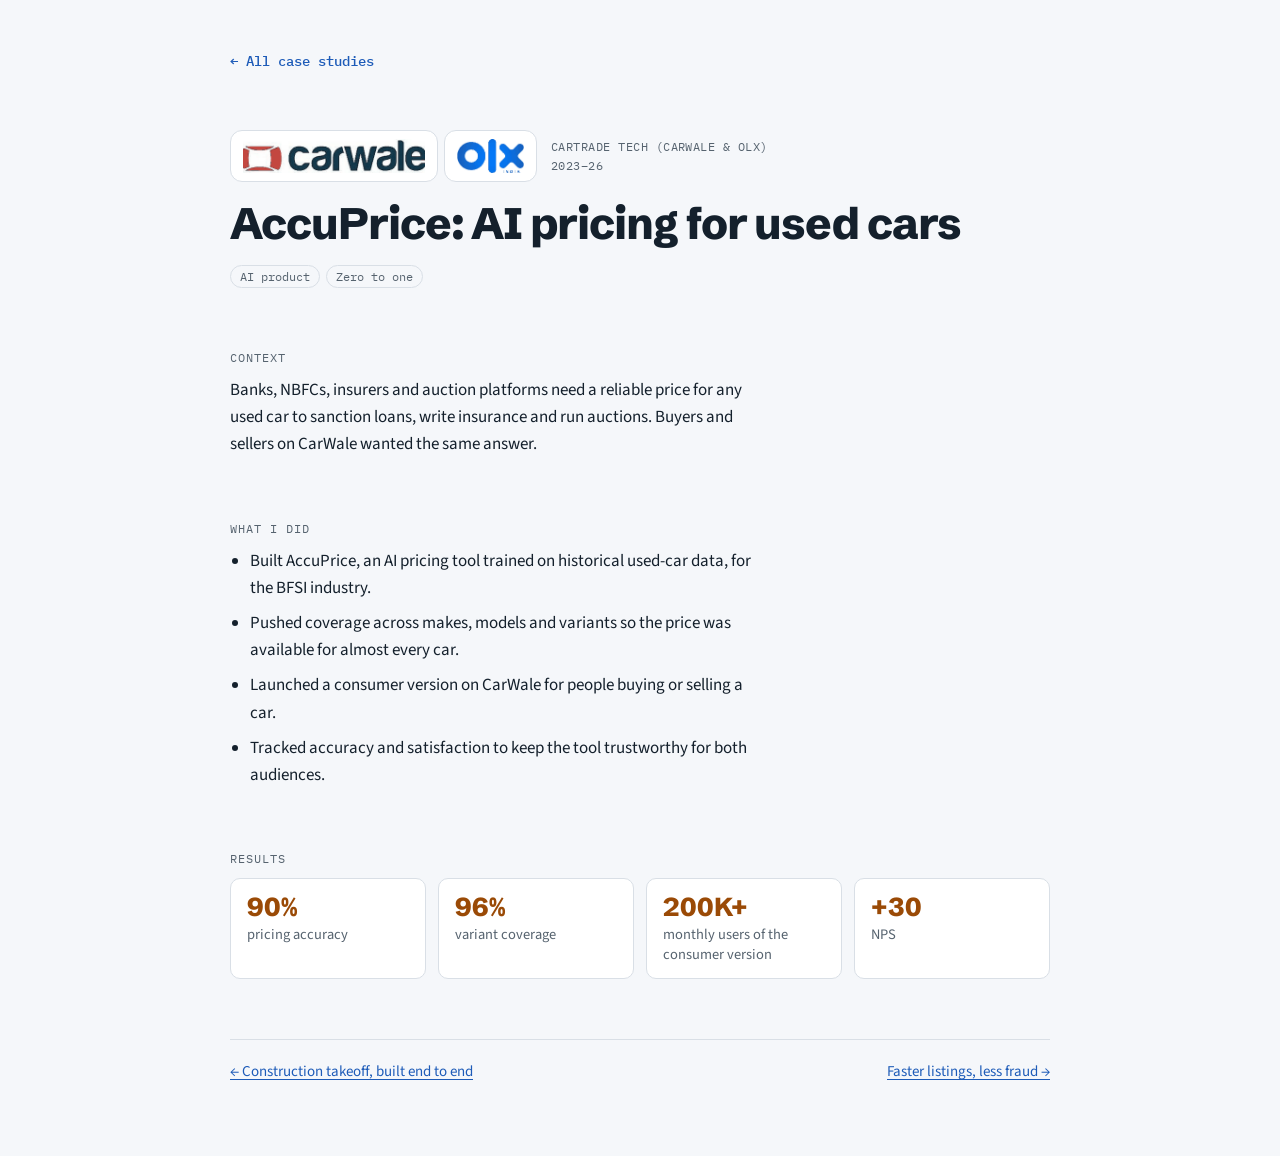
==== accuprice.html @ 699bd795 "Add files via upload" ====
<!doctype html>
<html lang="en">
<head>
<meta charset="utf-8">
<meta name="viewport" content="width=device-width, initial-scale=1">
<title>AccuPrice: AI pricing for used cars · Manish Kukreja</title>
<meta name="description" content="An AI pricing engine for lenders, insurers and auctions, plus a consumer version used by 200K+ people a month.">
<meta property="og:title" content="AccuPrice: AI pricing for used cars · Manish Kukreja">
<meta property="og:description" content="An AI pricing engine for lenders, insurers and auctions, plus a consumer version used by 200K+ people a month.">
<meta property="og:type" content="website">
<link rel="preconnect" href="https://fonts.googleapis.com">
<link rel="preconnect" href="https://fonts.gstatic.com" crossorigin>
<link rel="stylesheet" href="https://fonts.googleapis.com/css2?family=Schibsted+Grotesk:wght@500;700;800&family=Source+Sans+3:wght@400;600&family=IBM+Plex+Mono:wght@400;500&display=swap">
<link rel="stylesheet" href="style.css">
</head>
<body>
<div class="wrap">
<a class="back" href="index.html">← All case studies</a>
<div class="d-head">
  <div class="d-co"><span class="logos"><span class="logo lg"><img src="carwale.png" alt="CarWale logo"></span><span class="logo lg"><img src="olx.png" alt="OLX logo"></span></span><div class="card-co"><span class="co">CarTrade Tech (CarWale &amp; OLX)</span><span class="co">2023–26</span></div></div>
  <h1>AccuPrice: AI pricing for used cars</h1>
  <div class="tags"><span class="tag">AI product</span><span class="tag">Zero to one</span></div>
</div>
<div class="block"><span class="label">Context</span><p>Banks, NBFCs, insurers and auction platforms need a reliable price for any used car to sanction loans, write insurance and run auctions. Buyers and sellers on CarWale wanted the same answer.</p></div>
<div class="block"><span class="label">What I did</span><ul><li>Built AccuPrice, an AI pricing tool trained on historical used-car data, for the BFSI industry.</li><li>Pushed coverage across makes, models and variants so the price was available for almost every car.</li><li>Launched a consumer version on CarWale for people buying or selling a car.</li><li>Tracked accuracy and satisfaction to keep the tool trustworthy for both audiences.</li></ul></div>
<div class="block"><span class="label">Results</span><div class="results"><div class="res"><b>90%</b><span>pricing accuracy</span></div><div class="res"><b>96%</b><span>variant coverage</span></div><div class="res"><b>200K+</b><span>monthly users of the consumer version</span></div><div class="res"><b>+30</b><span>NPS</span></div></div></div>
<nav class="nav2" aria-label="More case studies"><a href="construction-takeoff.html">← Construction takeoff, built end to end</a><a href="trust-safety.html">Faster listings, less fraud →</a></nav>
</div>
</body>
</html>
---- style.css ----
:root{
  --bg:#F5F7FA; --surface:#FFFFFF; --fg:#14202C; --muted:#56636F; --line:#D9DFE6;
  --accent:#1D5BB8; --accent-soft:#E6EEFA; --metric:#9A4A06; --metric-soft:#FBF0E4;
  --b-sr:#1F6F5C; --b-cw:#B4351E; --b-vh:#5B3FA8; --b-ie:#0F5E8A; --b-vd:#6B5B3E; --badge-fg:#FFFFFF;
  --display:"Schibsted Grotesk","Helvetica Neue",Arial,sans-serif;
  --body:"Source Sans 3","Segoe UI",Roboto,Arial,sans-serif;
  --mono:"IBM Plex Mono",ui-monospace,"SFMono-Regular",Menlo,monospace;
}
@media (prefers-color-scheme: dark){:root{
  --bg:#0F151C; --surface:#16202A; --fg:#E7ECF1; --muted:#9AA7B4; --line:#2A3642;
  --accent:#7DAAF0; --accent-soft:#1B2A3E; --metric:#F2B26B; --metric-soft:#2E2218;
  --b-sr:#2E8F77; --b-cw:#C94B33; --b-vh:#7A5FCC; --b-ie:#2A7FB0; --b-vd:#8A7853; color-scheme:dark}}
*,*::before,*::after{box-sizing:border-box}
body{margin:0;background:var(--bg);color:var(--fg);font-family:var(--body);font-size:17px;line-height:1.6;
  padding-left:max(16px,env(safe-area-inset-left,0px));padding-right:max(16px,env(safe-area-inset-right,0px))}
img{max-width:100%}
.wrap{max-width:820px;margin:0 auto;padding-block:52px 72px;display:flex;flex-direction:column;gap:60px}
a{color:var(--accent);text-underline-offset:3px}
a:focus-visible,button:focus-visible{outline:2px solid var(--accent);outline-offset:3px;border-radius:6px}
h1,h2,h3{font-family:var(--display);text-wrap:balance;margin:0;line-height:1.15}
.label{font-family:var(--mono);font-size:12px;letter-spacing:.08em;text-transform:uppercase;color:var(--muted)}
.badge{display:inline-flex;align-items:center;justify-content:center;flex:none;width:34px;height:34px;border-radius:8px;
  font:700 13px var(--display);color:var(--badge-fg);letter-spacing:.02em;overflow:hidden}
.badge.lg{width:52px;height:52px;font-size:18px;border-radius:12px}
.b-sr{background:var(--b-sr)}.b-cw{background:var(--b-cw)}.b-vh{background:var(--b-vh)}.b-ie{background:var(--b-ie)}.b-vd{background:var(--b-vd)}
.b-img{background:#FFFFFF;border:1px solid var(--line)}.b-img img{width:100%;height:100%;object-fit:contain;padding:2px}
header{display:flex;flex-direction:column;gap:20px}
h1{font-size:clamp(36px,6vw,54px);font-weight:800;letter-spacing:-.02em}
.role{font-family:var(--display);font-weight:500;font-size:clamp(19px,2.6vw,23px);color:var(--muted);max-width:40ch;margin:0}
.role strong{color:var(--fg);font-weight:700}
.intro{max-width:62ch;margin:0}
.links{display:flex;flex-wrap:wrap;gap:10px 22px;align-items:center;font-size:15px}
.email{font-family:var(--mono);font-size:14px;user-select:all}
.copy{font:500 13px var(--mono);background:var(--accent-soft);color:var(--accent);border:0;border-radius:6px;padding:5px 10px;cursor:pointer}
.stats{display:grid;grid-template-columns:repeat(4,minmax(0,1fr));gap:1px;background:var(--line);border:1px solid var(--line);border-radius:10px;overflow:hidden}
.stat{background:var(--surface);padding:16px 16px 14px;display:flex;flex-direction:column;gap:4px;min-width:0}
.stat b{font-family:var(--display);font-size:26px;font-weight:800;color:var(--metric);font-variant-numeric:tabular-nums;line-height:1.1}
.stat span{font-size:14px;color:var(--muted);line-height:1.35}
@media (max-width:640px){.stats{grid-template-columns:repeat(2,minmax(0,1fr))}}
section{display:flex;flex-direction:column;gap:22px}
.sec-head{display:flex;flex-direction:column;gap:6px;border-bottom:1px solid var(--line);padding-bottom:12px}
h2{font-size:26px;font-weight:700}
.grid{display:grid;grid-template-columns:repeat(2,minmax(0,1fr));gap:16px}
@media (max-width:680px){.grid{grid-template-columns:1fr}}
a.card{display:flex;flex-direction:column;gap:12px;background:var(--surface);border:1px solid var(--line);border-radius:12px;padding:20px;
  color:var(--fg);text-decoration:none;min-width:0}
a.card:hover{border-color:var(--accent)}
.card-top{display:flex;gap:12px;align-items:center;min-width:0}
.card-co{display:flex;flex-direction:column;min-width:0}
.co{font-family:var(--mono);font-size:12px;color:var(--muted);letter-spacing:.04em;text-transform:uppercase}
.card h3{font-size:19px;font-weight:700}
.card p{margin:0;color:var(--muted);font-size:15.5px;line-height:1.5}
.card-foot{display:flex;flex-wrap:wrap;gap:6px 8px;align-items:center;margin-top:auto}
.pill{background:var(--metric-soft);color:var(--metric);font:800 13.5px var(--display);border-radius:6px;padding:3px 8px;font-variant-numeric:tabular-nums}
.more{margin-left:auto;font:500 13px var(--mono);color:var(--accent)}
ol.path{list-style:none;margin:0;padding:0;display:flex;flex-direction:column}
ol.path li{display:grid;grid-template-columns:110px 160px minmax(0,1fr);gap:16px;align-items:start;padding:14px 0;border-bottom:1px solid var(--line)}
ol.path li:last-child{border-bottom:0}
.when{font-family:var(--mono);font-size:13px;color:var(--muted);padding-top:6px;font-variant-numeric:tabular-nums}
.what b{font-family:var(--display);font-weight:700}
.what p{margin:2px 0 0;color:var(--muted);font-size:16px}
@media (max-width:560px){ol.path li{grid-template-columns:minmax(0,1fr);gap:8px}.when{grid-column:1/-1;padding-top:0}}
footer{border-top:1px solid var(--line);padding-top:22px;display:flex;flex-direction:column;gap:10px}
footer p{margin:0;color:var(--muted);font-size:15px;max-width:62ch}
/* detail page */
.back{font:500 14px var(--mono);text-decoration:none}
.d-head{display:flex;flex-direction:column;gap:16px}
.d-co{display:flex;gap:14px;align-items:center}
.d-head h1{font-size:clamp(30px,5vw,44px)}
.tags{display:flex;flex-wrap:wrap;gap:6px}
.tag{font-family:var(--mono);font-size:12px;color:var(--muted);border:1px solid var(--line);border-radius:999px;padding:1px 9px}
.block{display:flex;flex-direction:column;gap:10px}
.block h2{font-size:20px}
.block p{margin:0;max-width:64ch}
.block ul{margin:0;padding-left:20px;display:flex;flex-direction:column;gap:8px;max-width:66ch}
.results{display:grid;grid-template-columns:repeat(auto-fit,minmax(170px,1fr));gap:12px}
.res{background:var(--surface);border:1px solid var(--line);border-radius:10px;padding:14px 16px;display:flex;flex-direction:column;gap:2px;min-width:0}
.res b{font:800 26px var(--display);color:var(--metric);font-variant-numeric:tabular-nums;line-height:1.15}
.res span{font-size:14.5px;color:var(--muted);line-height:1.35}
.ext{display:inline-flex;gap:8px;align-items:center;font-weight:600}
.nav2{display:flex;justify-content:space-between;gap:16px;flex-wrap:wrap;border-top:1px solid var(--line);padding-top:20px;font-size:15px}
@media (prefers-reduced-motion:no-preference){a.card{transition:border-color .15s}}

.logo{display:inline-flex;align-items:center;justify-content:center;flex:none;height:36px;max-width:100%;padding:5px 8px;background:#FFFFFF;border:1px solid var(--line);border-radius:8px}
.logo img{height:100%;width:auto;max-width:150px;object-fit:contain;display:block}
.logo.lg{height:52px;padding:8px 12px;border-radius:12px}
.logo.lg img{max-width:200px}
.logos{display:flex;flex-wrap:wrap;gap:6px;align-items:center;min-width:0}
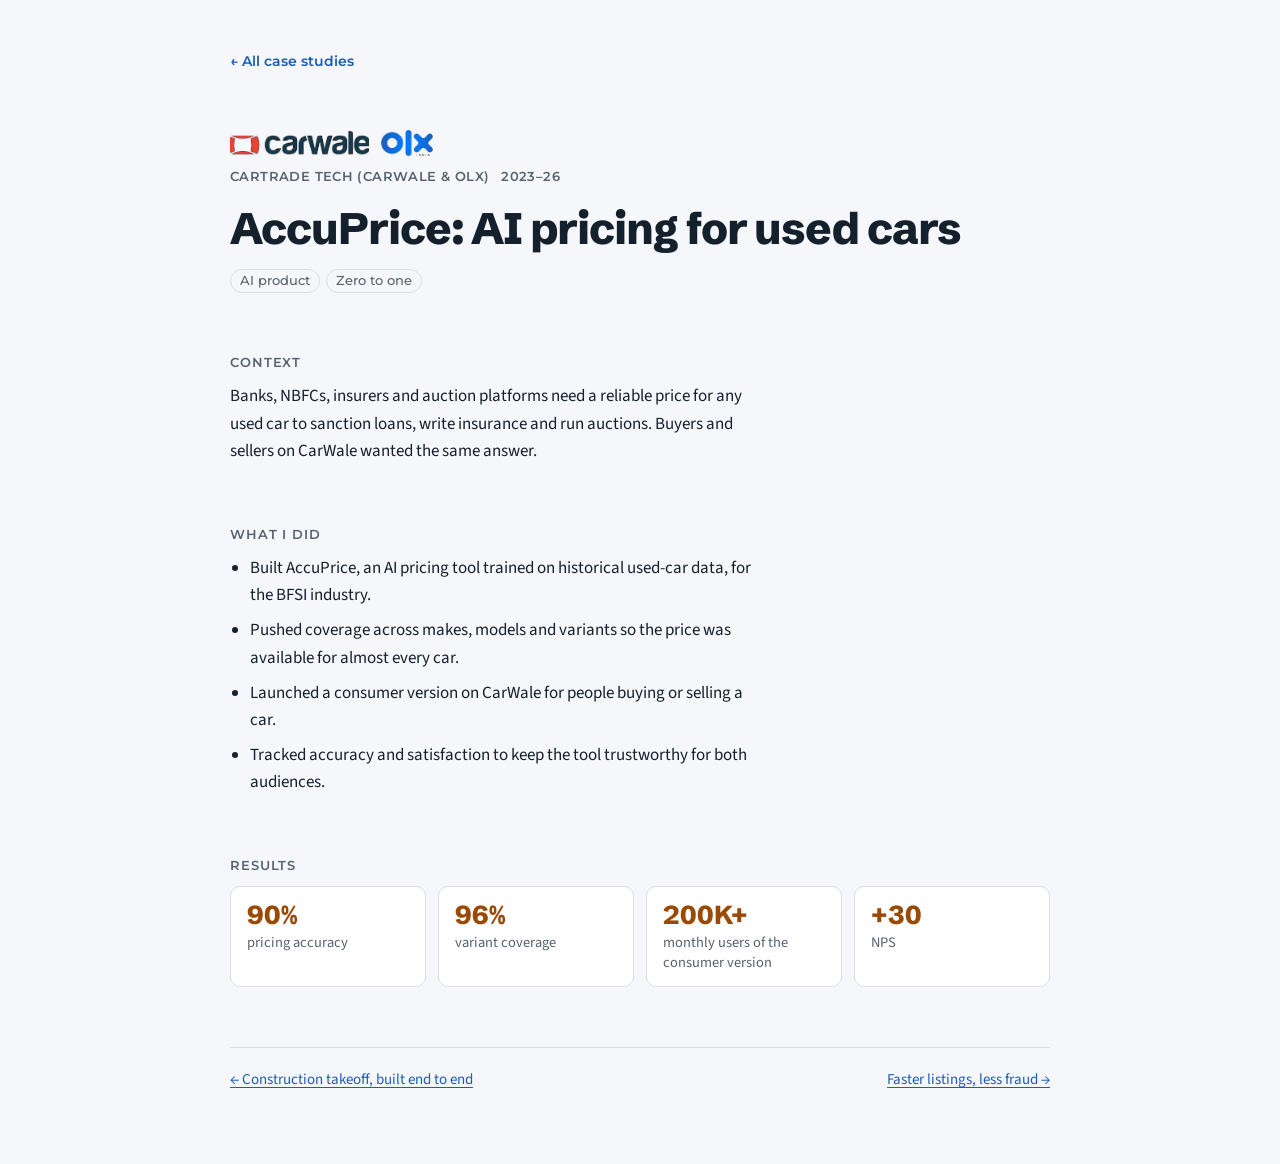
==== commit f03cf9b7: "Add files via upload" ====
--- a/accuprice.html
+++ b/accuprice.html
@@ -10,7 +10,7 @@
 <meta property="og:type" content="website">
 <link rel="preconnect" href="https://fonts.googleapis.com">
 <link rel="preconnect" href="https://fonts.gstatic.com" crossorigin>
-<link rel="stylesheet" href="https://fonts.googleapis.com/css2?family=Schibsted+Grotesk:wght@500;700;800&family=Source+Sans+3:wght@400;600&family=IBM+Plex+Mono:wght@400;500&display=swap">
+<link rel="stylesheet" href="https://fonts.googleapis.com/css2?family=Schibsted+Grotesk:wght@500;700;800&family=Source+Sans+3:wght@400;600&family=Montserrat:wght@500;600;700&display=swap">
 <link rel="stylesheet" href="style.css">
 </head>
 <body>
--- a/style.css
+++ b/style.css
@@ -4,7 +4,7 @@
   --b-sr:#1F6F5C; --b-cw:#B4351E; --b-vh:#5B3FA8; --b-ie:#0F5E8A; --b-vd:#6B5B3E; --badge-fg:#FFFFFF;
   --display:"Schibsted Grotesk","Helvetica Neue",Arial,sans-serif;
   --body:"Source Sans 3","Segoe UI",Roboto,Arial,sans-serif;
-  --mono:"IBM Plex Mono",ui-monospace,"SFMono-Regular",Menlo,monospace;
+  --mono:"Montserrat","Segoe UI",Roboto,Arial,sans-serif;
 }
 @media (prefers-color-scheme: dark){:root{
   --bg:#0F151C; --surface:#16202A; --fg:#E7ECF1; --muted:#9AA7B4; --line:#2A3642;
@@ -54,7 +54,7 @@
 .pill{background:var(--metric-soft);color:var(--metric);font:800 13.5px var(--display);border-radius:6px;padding:3px 8px;font-variant-numeric:tabular-nums}
 .more{margin-left:auto;font:500 13px var(--mono);color:var(--accent)}
 ol.path{list-style:none;margin:0;padding:0;display:flex;flex-direction:column}
-ol.path li{display:grid;grid-template-columns:110px 160px minmax(0,1fr);gap:16px;align-items:start;padding:14px 0;border-bottom:1px solid var(--line)}
+ol.path li{display:grid;grid-template-columns:110px 128px minmax(0,1fr);gap:16px;align-items:start;padding:14px 0;border-bottom:1px solid var(--line)}
 ol.path li:last-child{border-bottom:0}
 .when{font-family:var(--mono);font-size:13px;color:var(--muted);padding-top:6px;font-variant-numeric:tabular-nums}
 .what b{font-family:var(--display);font-weight:700}
@@ -81,8 +81,25 @@
 .nav2{display:flex;justify-content:space-between;gap:16px;flex-wrap:wrap;border-top:1px solid var(--line);padding-top:20px;font-size:15px}
 @media (prefers-reduced-motion:no-preference){a.card{transition:border-color .15s}}
 
-.logo{display:inline-flex;align-items:center;justify-content:center;flex:none;height:36px;max-width:100%;padding:5px 8px;background:#FFFFFF;border:1px solid var(--line);border-radius:8px}
-.logo img{height:100%;width:auto;max-width:150px;object-fit:contain;display:block}
-.logo.lg{height:52px;padding:8px 12px;border-radius:12px}
-.logo.lg img{max-width:200px}
-.logos{display:flex;flex-wrap:wrap;gap:6px;align-items:center;min-width:0}
+/* company logos: transparent PNGs, sized to sit with text */
+.logo{display:inline-flex;align-items:center;flex:none;height:18px;line-height:0}
+.logo img{height:100%;width:auto;max-width:110px;display:block}
+.logo.lg{height:26px}
+.logo.lg img{max-width:170px}
+.logos{display:flex;flex-wrap:wrap;gap:6px 12px;align-items:center;min-width:0}
+ol.path .logo{height:22px;margin-top:2px}
+ol.path .logos{flex-direction:column;align-items:flex-start;gap:8px}
+.card-top{flex-direction:column;align-items:flex-start;gap:8px}
+.d-co{flex-direction:column;align-items:flex-start;gap:10px}
+.d-co .card-co{flex-direction:row;gap:12px;flex-wrap:wrap}
+@media (prefers-color-scheme: dark){.logo{background:#FFFFFF;border-radius:6px;padding:4px 7px;height:26px}.logo.lg{height:34px;padding:5px 9px}ol.path .logo{height:28px}}
+@media (max-width:560px){ol.path .logos{flex-direction:row}}
+
+/* friendlier labels: Montserrat, slightly larger */
+.label{font-size:12.5px;font-weight:600;letter-spacing:.07em}
+header > .label{font-size:15px;color:var(--fg);letter-spacing:.06em}
+.co{font-size:13px;font-weight:600;letter-spacing:.03em}
+.email{font-size:14.5px;font-weight:500}
+.more,.back,.copy{font-weight:600}
+.tag{font-size:12.5px;font-weight:500}
+.when{font-size:13.5px;font-weight:600}
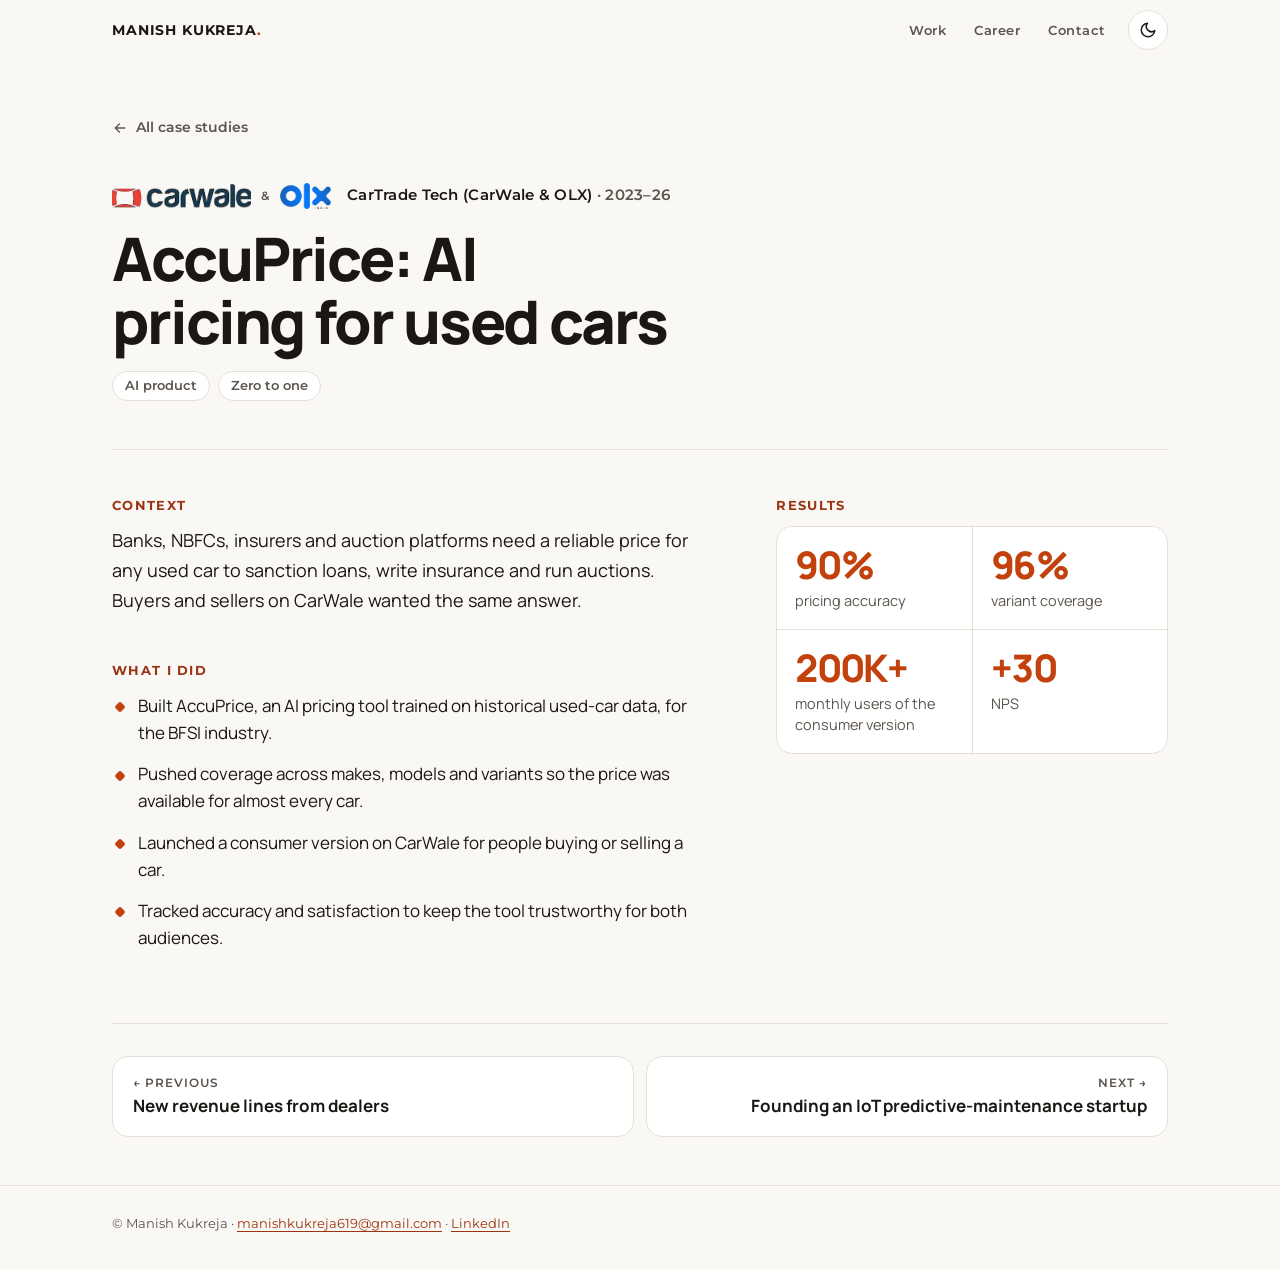
==== commit da574616: "Add files via upload" ====
--- a/accuprice.html
+++ b/accuprice.html
@@ -10,21 +10,48 @@
 <meta property="og:type" content="website">
 <link rel="preconnect" href="https://fonts.googleapis.com">
 <link rel="preconnect" href="https://fonts.gstatic.com" crossorigin>
-<link rel="stylesheet" href="https://fonts.googleapis.com/css2?family=Schibsted+Grotesk:wght@500;700;800&family=Source+Sans+3:wght@400;600&family=Montserrat:wght@500;600;700&display=swap">
+<link rel="stylesheet" href="https://fonts.googleapis.com/css2?family=Manrope:wght@400;500;600;700;800&family=Montserrat:wght@500;600;700&display=swap">
 <link rel="stylesheet" href="style.css">
 </head>
 <body>
-<div class="wrap">
-<a class="back" href="index.html">← All case studies</a>
-<div class="d-head">
-  <div class="d-co"><span class="logos"><span class="logo lg"><img src="carwale.png" alt="CarWale logo"></span><span class="logo lg"><img src="olx.png" alt="OLX logo"></span></span><div class="card-co"><span class="co">CarTrade Tech (CarWale &amp; OLX)</span><span class="co">2023–26</span></div></div>
-  <h1>AccuPrice: AI pricing for used cars</h1>
-  <div class="tags"><span class="tag">AI product</span><span class="tag">Zero to one</span></div>
-</div>
-<div class="block"><span class="label">Context</span><p>Banks, NBFCs, insurers and auction platforms need a reliable price for any used car to sanction loans, write insurance and run auctions. Buyers and sellers on CarWale wanted the same answer.</p></div>
-<div class="block"><span class="label">What I did</span><ul><li>Built AccuPrice, an AI pricing tool trained on historical used-car data, for the BFSI industry.</li><li>Pushed coverage across makes, models and variants so the price was available for almost every car.</li><li>Launched a consumer version on CarWale for people buying or selling a car.</li><li>Tracked accuracy and satisfaction to keep the tool trustworthy for both audiences.</li></ul></div>
-<div class="block"><span class="label">Results</span><div class="results"><div class="res"><b>90%</b><span>pricing accuracy</span></div><div class="res"><b>96%</b><span>variant coverage</span></div><div class="res"><b>200K+</b><span>monthly users of the consumer version</span></div><div class="res"><b>+30</b><span>NPS</span></div></div></div>
-<nav class="nav2" aria-label="More case studies"><a href="construction-takeoff.html">← Construction takeoff, built end to end</a><a href="trust-safety.html">Faster listings, less fraud →</a></nav>
-</div>
+<a class="skip" href="#main">Skip to content</a>
+<header class="topbar">
+  <div class="wrap">
+    <a class="brand" href="index.html">Manish Kukreja<span>.</span></a>
+    <nav class="nav" aria-label="Site">
+      <a href="index.html#work">Work</a>
+      <a class="hide-sm" href="index.html#career">Career</a>
+      <a class="hide-sm" href="index.html#contact">Contact</a>
+      <button class="theme-btn" id="themeBtn" type="button" aria-label="Toggle dark mode"><svg class="i-moon" viewBox="0 0 24 24" fill="none" stroke="currentColor" stroke-width="2" stroke-linecap="round" stroke-linejoin="round" aria-hidden="true"><path d="M21 12.8A9 9 0 1 1 11.2 3a7 7 0 0 0 9.8 9.8z"></path></svg><svg class="i-sun" viewBox="0 0 24 24" fill="none" stroke="currentColor" stroke-width="2" stroke-linecap="round" stroke-linejoin="round" aria-hidden="true"><circle cx="12" cy="12" r="4"></circle><path d="M12 2v2M12 20v2M4.9 4.9l1.4 1.4M17.7 17.7l1.4 1.4M2 12h2M20 12h2M4.9 19.1l1.4-1.4M17.7 6.3l1.4-1.4"></path></svg></button>
+    </nav>
+  </div>
+</header>
+<main id="main" class="wrap d-wrap">
+  <a class="back" href="index.html#work"><svg viewBox="0 0 24 24" fill="none" stroke="currentColor" stroke-width="2" stroke-linecap="round" stroke-linejoin="round" aria-hidden="true"><path d="M19 12H5M11 18l-6-6 6-6"></path></svg>All case studies</a>
+  <div class="d-head">
+    <div class="d-co"><span class="logos logo-pair"><span class="logo"><img src="carwale.png" alt="CarWale logo"></span><span class="joiner" aria-hidden="true">&amp;</span><span class="logo"><img src="olx.png" alt="OLX logo"></span></span><span class="co">CarTrade Tech (CarWale &amp; OLX) <i>· 2023–26</i></span></div>
+    <h1>AccuPrice: AI pricing for used cars</h1>
+    <div class="tags"><span class="tag">AI product</span><span class="tag">Zero to one</span></div>
+  </div>
+  <div class="d-body">
+    <section class="block b-ctx" aria-labelledby="h-ctx"><h2 id="h-ctx">Context</h2><p>Banks, NBFCs, insurers and auction platforms need a reliable price for any used car to sanction loans, write insurance and run auctions. Buyers and sellers on CarWale wanted the same answer.</p></section>
+    <section class="block b-did" aria-labelledby="h-did"><h2 id="h-did">What I did</h2><ul><li>Built AccuPrice, an AI pricing tool trained on historical used-car data, for the BFSI industry.</li><li>Pushed coverage across makes, models and variants so the price was available for almost every car.</li><li>Launched a consumer version on CarWale for people buying or selling a car.</li><li>Tracked accuracy and satisfaction to keep the tool trustworthy for both audiences.</li></ul></section>
+    <section class="block b-res" aria-labelledby="h-res"><h2 id="h-res">Results</h2><div class="results"><div class="res"><b>90%</b><span>pricing accuracy</span></div><div class="res"><b>96%</b><span>variant coverage</span></div><div class="res"><b>200K+</b><span>monthly users of the consumer version</span></div><div class="res"><b>+30</b><span>NPS</span></div></div></section>
+  </div>
+  <nav class="nav2" aria-label="More case studies">
+    <a class="prev" href="dealer-monetisation.html"><small>← Previous</small>New revenue lines from dealers</a>
+    <a class="next" href="iot-startup.html"><small>Next →</small>Founding an IoT predictive-maintenance startup</a>
+  </nav>
+</main>
+<footer class="footer footer-sm" id="contact"><div class="wrap"><p class="fine" style="margin-top:0">© Manish Kukreja · <a href="mailto:manishkukreja619@gmail.com">manishkukreja619@gmail.com</a> · <a href="https://www.linkedin.com/in/manish-kukreja/" target="_blank" rel="noopener">LinkedIn</a></p></div></footer>
+<script>
+(function(){var r=document.documentElement,b=document.getElementById('themeBtn');
+try{var t=localStorage.getItem('theme');if(t)r.setAttribute('data-theme',t)}catch(e){}
+if(b)b.addEventListener('click',function(){var d=r.getAttribute('data-theme')||(matchMedia('(prefers-color-scheme: dark)').matches?'dark':'light');var n=d==='dark'?'light':'dark';r.setAttribute('data-theme',n);try{localStorage.setItem('theme',n)}catch(e){}});
+var c=document.getElementById('copyBtn');if(c)c.addEventListener('click',function(){var e=document.getElementById('email').textContent;(navigator.clipboard?navigator.clipboard.writeText(e):Promise.reject()).then(function(){c.textContent='Copied';setTimeout(function(){c.textContent='Copy email'},1600)},function(){location.href='mailto:'+e})});
+var tb=document.querySelector('.topbar');addEventListener('scroll',function(){tb&&tb.classList.toggle('scrolled',scrollY>8)},{passive:true});
+document.querySelectorAll('.logo img').forEach(function(i){i.addEventListener('error',function(){i.parentNode.style.display='none'})});
+})();
+</script>
 </body>
 </html>
--- a/style.css
+++ b/style.css
@@ -1,105 +1,240 @@
+/* ==========================================================
+   Manish Kukreja — portfolio
+   Plain CSS, no build step. Light + dark (system or toggle).
+   ========================================================== */
+
 :root{
-  --bg:#F5F7FA; --surface:#FFFFFF; --fg:#14202C; --muted:#56636F; --line:#D9DFE6;
-  --accent:#1D5BB8; --accent-soft:#E6EEFA; --metric:#9A4A06; --metric-soft:#FBF0E4;
-  --b-sr:#1F6F5C; --b-cw:#B4351E; --b-vh:#5B3FA8; --b-ie:#0F5E8A; --b-vd:#6B5B3E; --badge-fg:#FFFFFF;
-  --display:"Schibsted Grotesk","Helvetica Neue",Arial,sans-serif;
-  --body:"Source Sans 3","Segoe UI",Roboto,Arial,sans-serif;
-  --mono:"Montserrat","Segoe UI",Roboto,Arial,sans-serif;
-}
-@media (prefers-color-scheme: dark){:root{
-  --bg:#0F151C; --surface:#16202A; --fg:#E7ECF1; --muted:#9AA7B4; --line:#2A3642;
-  --accent:#7DAAF0; --accent-soft:#1B2A3E; --metric:#F2B26B; --metric-soft:#2E2218;
-  --b-sr:#2E8F77; --b-cw:#C94B33; --b-vh:#7A5FCC; --b-ie:#2A7FB0; --b-vd:#8A7853; color-scheme:dark}}
+  --bg:#FAF8F5;
+  --surface:#FFFFFF;
+  --surface-2:#F3EFEA;
+  --ink:#1A1714;
+  --muted:#5C554E;
+  --line:#E6DFD6;
+  --accent:#C2410C;
+  --accent-ink:#9A3412;
+  --accent-soft:#FCEBDF;
+  --shadow:0 1px 2px rgba(26,23,20,.04),0 8px 24px -12px rgba(26,23,20,.12);
+  --shadow-hover:0 2px 4px rgba(26,23,20,.05),0 18px 40px -18px rgba(26,23,20,.25);
+
+  --sans:"Manrope",system-ui,-apple-system,"Segoe UI",Roboto,Arial,sans-serif;
+  --label:"Montserrat",system-ui,-apple-system,"Segoe UI",Roboto,Arial,sans-serif;
+
+  --radius:16px;
+  --max:1120px;
+  --gutter:clamp(16px,4vw,32px);
+  color-scheme:light;
+}
+
+
+/* ---------- base ---------- */
 *,*::before,*::after{box-sizing:border-box}
-body{margin:0;background:var(--bg);color:var(--fg);font-family:var(--body);font-size:17px;line-height:1.6;
-  padding-left:max(16px,env(safe-area-inset-left,0px));padding-right:max(16px,env(safe-area-inset-right,0px))}
-img{max-width:100%}
-.wrap{max-width:820px;margin:0 auto;padding-block:52px 72px;display:flex;flex-direction:column;gap:60px}
-a{color:var(--accent);text-underline-offset:3px}
-a:focus-visible,button:focus-visible{outline:2px solid var(--accent);outline-offset:3px;border-radius:6px}
-h1,h2,h3{font-family:var(--display);text-wrap:balance;margin:0;line-height:1.15}
-.label{font-family:var(--mono);font-size:12px;letter-spacing:.08em;text-transform:uppercase;color:var(--muted)}
-.badge{display:inline-flex;align-items:center;justify-content:center;flex:none;width:34px;height:34px;border-radius:8px;
-  font:700 13px var(--display);color:var(--badge-fg);letter-spacing:.02em;overflow:hidden}
-.badge.lg{width:52px;height:52px;font-size:18px;border-radius:12px}
-.b-sr{background:var(--b-sr)}.b-cw{background:var(--b-cw)}.b-vh{background:var(--b-vh)}.b-ie{background:var(--b-ie)}.b-vd{background:var(--b-vd)}
-.b-img{background:#FFFFFF;border:1px solid var(--line)}.b-img img{width:100%;height:100%;object-fit:contain;padding:2px}
-header{display:flex;flex-direction:column;gap:20px}
-h1{font-size:clamp(36px,6vw,54px);font-weight:800;letter-spacing:-.02em}
-.role{font-family:var(--display);font-weight:500;font-size:clamp(19px,2.6vw,23px);color:var(--muted);max-width:40ch;margin:0}
-.role strong{color:var(--fg);font-weight:700}
-.intro{max-width:62ch;margin:0}
-.links{display:flex;flex-wrap:wrap;gap:10px 22px;align-items:center;font-size:15px}
-.email{font-family:var(--mono);font-size:14px;user-select:all}
-.copy{font:500 13px var(--mono);background:var(--accent-soft);color:var(--accent);border:0;border-radius:6px;padding:5px 10px;cursor:pointer}
-.stats{display:grid;grid-template-columns:repeat(4,minmax(0,1fr));gap:1px;background:var(--line);border:1px solid var(--line);border-radius:10px;overflow:hidden}
-.stat{background:var(--surface);padding:16px 16px 14px;display:flex;flex-direction:column;gap:4px;min-width:0}
-.stat b{font-family:var(--display);font-size:26px;font-weight:800;color:var(--metric);font-variant-numeric:tabular-nums;line-height:1.1}
-.stat span{font-size:14px;color:var(--muted);line-height:1.35}
-@media (max-width:640px){.stats{grid-template-columns:repeat(2,minmax(0,1fr))}}
-section{display:flex;flex-direction:column;gap:22px}
-.sec-head{display:flex;flex-direction:column;gap:6px;border-bottom:1px solid var(--line);padding-bottom:12px}
-h2{font-size:26px;font-weight:700}
-.grid{display:grid;grid-template-columns:repeat(2,minmax(0,1fr));gap:16px}
-@media (max-width:680px){.grid{grid-template-columns:1fr}}
-a.card{display:flex;flex-direction:column;gap:12px;background:var(--surface);border:1px solid var(--line);border-radius:12px;padding:20px;
-  color:var(--fg);text-decoration:none;min-width:0}
-a.card:hover{border-color:var(--accent)}
-.card-top{display:flex;gap:12px;align-items:center;min-width:0}
-.card-co{display:flex;flex-direction:column;min-width:0}
-.co{font-family:var(--mono);font-size:12px;color:var(--muted);letter-spacing:.04em;text-transform:uppercase}
-.card h3{font-size:19px;font-weight:700}
-.card p{margin:0;color:var(--muted);font-size:15.5px;line-height:1.5}
-.card-foot{display:flex;flex-wrap:wrap;gap:6px 8px;align-items:center;margin-top:auto}
-.pill{background:var(--metric-soft);color:var(--metric);font:800 13.5px var(--display);border-radius:6px;padding:3px 8px;font-variant-numeric:tabular-nums}
-.more{margin-left:auto;font:500 13px var(--mono);color:var(--accent)}
+html{-webkit-text-size-adjust:100%;scroll-behavior:smooth}
+@media (prefers-reduced-motion:reduce){html{scroll-behavior:auto}}
+body{
+  margin:0;background:var(--bg);color:var(--ink);
+  font-family:var(--sans);font-size:17px;line-height:1.6;
+  -webkit-font-smoothing:antialiased;text-rendering:optimizeLegibility;
+  overflow-x:hidden;
+}
+img{max-width:100%;display:block}
+a{color:var(--accent-ink);text-decoration-thickness:1px;text-underline-offset:3px}
+a:hover{color:var(--accent)}
+:focus-visible{outline:2px solid var(--accent);outline-offset:3px;border-radius:8px}
+h1,h2,h3{margin:0;font-family:var(--sans);line-height:1.12;text-wrap:balance;letter-spacing:-.02em}
+p{margin:0}
+.skip{position:absolute;left:-9999px;top:8px;background:var(--ink);color:var(--bg);padding:8px 12px;border-radius:8px;z-index:20}
+.skip:focus{left:16px}
+
+.wrap{width:100%;max-width:var(--max);margin:0 auto;padding-inline:max(var(--gutter),env(safe-area-inset-left,0px))}
+
+.label{
+  font-family:var(--label);font-size:12.5px;font-weight:600;letter-spacing:.09em;
+  text-transform:uppercase;color:var(--muted);line-height:1.4;
+}
+
+/* ---------- top bar ---------- */
+.topbar{position:sticky;top:0;z-index:10;background:color-mix(in srgb,var(--bg) 86%,transparent);
+  -webkit-backdrop-filter:saturate(1.4) blur(10px);backdrop-filter:saturate(1.4) blur(10px);
+  border-bottom:1px solid transparent;transition:border-color .2s}
+.topbar.scrolled{border-bottom-color:var(--line)}
+.topbar .wrap{display:flex;align-items:center;justify-content:space-between;gap:16px;height:60px}
+.brand{font-family:var(--label);font-weight:700;font-size:14px;letter-spacing:.06em;text-transform:uppercase;color:var(--ink);text-decoration:none;white-space:nowrap}
+.brand:hover{color:var(--ink)}
+.brand span{color:var(--accent)}
+.nav{display:flex;align-items:center;gap:4px}
+.nav a{font-family:var(--label);font-size:13px;font-weight:600;letter-spacing:.04em;color:var(--muted);text-decoration:none;padding:8px 12px;border-radius:999px;transition:color .15s,background-color .15s}
+.nav a:hover{color:var(--ink);background:var(--surface-2)}
+.theme-btn{display:inline-grid;place-items:center;width:40px;height:40px;border-radius:999px;border:1px solid var(--line);background:var(--surface);color:var(--ink);cursor:pointer;transition:border-color .15s,background-color .15s;margin-left:6px}
+.theme-btn:hover{border-color:var(--muted)}
+.theme-btn svg{width:18px;height:18px}
+.theme-btn .i-sun{display:none}
+@media (prefers-color-scheme:dark){:root:not([data-theme="light"]) .theme-btn .i-sun{display:block}:root:not([data-theme="light"]) .theme-btn .i-moon{display:none}}
+:root[data-theme="dark"] .theme-btn .i-sun{display:block}
+:root[data-theme="dark"] .theme-btn .i-moon{display:none}
+@media (max-width:640px){.nav a.hide-sm{display:none}}
+
+/* ---------- logos (transparent PNGs, text-height, no boxes) ---------- */
+.logo{display:inline-flex;align-items:center;flex:none;height:20px}
+.logo img{height:100%;width:auto;max-width:none}
+.logo .l-d{display:none}
+.logo.sq{height:32px}
+.logo.sq img{width:auto;aspect-ratio:1/1;object-fit:contain}
+.logos{display:flex;flex-wrap:wrap;align-items:center;gap:8px 14px}
+.logo-pair{gap:8px 10px}
+.joiner{font-family:var(--label);font-size:12px;font-weight:600;letter-spacing:.04em;color:var(--muted);line-height:1;white-space:nowrap}
+
+/* ---------- hero ---------- */
+.hero{padding-block:clamp(28px,6vw,72px) clamp(40px,6vw,64px)}
+.hero-grid{display:grid;gap:28px;grid-template-columns:minmax(0,1fr);
+  grid-template-areas:"id" "stats" "more"}
+.hero-id{grid-area:id;display:flex;flex-direction:column;gap:14px}
+.hero-stats{grid-area:stats}
+.hero-more{grid-area:more;display:flex;flex-direction:column;gap:22px}
+@media (min-width:900px){
+  .hero-grid{grid-template-columns:minmax(0,1.1fr) minmax(0,1fr);column-gap:clamp(40px,6vw,88px);row-gap:28px;
+    grid-template-areas:"id stats" "more stats";align-items:start}
+}
+.eyebrow{display:inline-flex;align-items:center;gap:10px;font-family:var(--label);font-weight:600;
+  font-size:clamp(13.5px,1.6vw,15px);letter-spacing:.08em;text-transform:uppercase;color:var(--ink)}
+.eyebrow::before{content:"";width:8px;height:8px;border-radius:50%;background:var(--accent);flex:none}
+.hero h1{font-size:clamp(42px,7.4vw,76px);font-weight:800;letter-spacing:-.035em;line-height:1.02}
+.role{font-size:clamp(20px,2.4vw,26px);font-weight:500;line-height:1.35;color:var(--muted);max-width:30ch;letter-spacing:-.01em}
+.role strong{color:var(--ink);font-weight:700}
+.intro{color:var(--muted);max-width:60ch;font-size:clamp(16px,1.5vw,17.5px)}
+
+.contact{display:flex;flex-wrap:wrap;gap:10px;align-items:center}
+.email-chip{display:inline-flex;align-items:center;gap:4px;border:1px solid var(--line);background:var(--surface);
+  border-radius:999px;padding:4px 4px 4px 16px;max-width:100%;min-width:0}
+.email{font-family:var(--label);font-size:14.5px;font-weight:500;color:var(--ink);user-select:all;
+  overflow:hidden;text-overflow:ellipsis;white-space:nowrap;min-width:0}
+.btn{display:inline-flex;align-items:center;justify-content:center;gap:8px;min-height:44px;padding:0 18px;border-radius:999px;
+  font-family:var(--label);font-size:13.5px;font-weight:600;letter-spacing:.02em;text-decoration:none;cursor:pointer;
+  border:1px solid transparent;transition:background-color .15s,border-color .15s,color .15s,transform .15s;white-space:nowrap}
+.btn svg{width:16px;height:16px;flex:none}
+.copy{background:var(--accent);color:#fff;min-height:38px;padding:0 14px;border:0}
+:root[data-theme="dark"] .copy{color:#1A1714}
+@media (prefers-color-scheme:dark){:root:not([data-theme="light"]) .copy{color:#1A1714}}
+.copy:hover{filter:brightness(1.06)}
+.btn-ghost{border-color:var(--line);background:var(--surface);color:var(--ink)}
+.btn-ghost:hover{border-color:var(--ink);color:var(--ink)}
+
+/* stats */
+.stats{display:grid;grid-template-columns:repeat(2,minmax(0,1fr));gap:1px;background:var(--line);
+  border:1px solid var(--line);border-radius:var(--radius);overflow:hidden;margin:0}
+.stat{background:var(--surface);padding:clamp(16px,2.4vw,26px);display:flex;flex-direction:column;gap:6px;min-width:0}
+.stat b{font-family:var(--sans);font-weight:800;font-size:clamp(32px,4.6vw,52px);line-height:1;letter-spacing:-.04em;
+  color:var(--accent);font-variant-numeric:tabular-nums;white-space:nowrap}
+.stat span{font-size:clamp(13.5px,1.3vw,15px);line-height:1.4;color:var(--muted)}
+
+
+/* ---------- sections ---------- */
+.section{padding-block:clamp(48px,7vw,88px);border-top:1px solid var(--line)}
+.sec-head{display:flex;flex-direction:column;gap:10px;margin-bottom:clamp(24px,3.5vw,40px)}
+.sec-head h2{font-size:clamp(30px,4vw,44px);font-weight:800}
+.sec-head p{color:var(--muted);max-width:56ch}
+
+/* ---------- case-study cards ---------- */
+.grid{display:grid;grid-template-columns:minmax(0,1fr);gap:16px}
+@media (min-width:720px){.grid{grid-template-columns:repeat(2,minmax(0,1fr));gap:20px}}
+a.card{position:relative;display:flex;flex-direction:column;gap:16px;background:var(--surface);border:1px solid var(--line);
+  border-radius:var(--radius);padding:clamp(20px,2.6vw,28px);color:var(--ink);text-decoration:none;min-width:0;box-shadow:var(--shadow)}
+@media (prefers-reduced-motion:no-preference){
+  a.card{transition:transform .2s ease,box-shadow .2s ease,border-color .2s ease}
+  a.card:hover{transform:translateY(-3px)}
+  .more svg{transition:transform .2s ease}
+}
+a.card:hover{border-color:color-mix(in srgb,var(--accent) 45%,var(--line));box-shadow:var(--shadow-hover);color:var(--ink)}
+a.card:hover .more svg{transform:translateX(4px)}
+.card-top{display:flex;align-items:center;flex-wrap:wrap;gap:8px 12px;min-width:0}
+.co{font-family:var(--label);font-size:13px;font-weight:600;letter-spacing:.02em;color:var(--muted);line-height:1.35}
+.badge{font-family:var(--label);font-size:11.5px;font-weight:700;letter-spacing:.08em;text-transform:uppercase;
+  color:var(--accent-ink);background:var(--accent-soft);border-radius:999px;padding:4px 10px;line-height:1.2}
+.metrics{display:flex;flex-wrap:wrap;gap:12px 28px;padding-bottom:16px;border-bottom:1px dashed var(--line)}
+.metric{display:flex;flex-direction:column;gap:2px;min-width:0}
+.metric b{font-weight:800;font-size:clamp(28px,3.4vw,36px);line-height:1.05;letter-spacing:-.035em;color:var(--accent);
+  font-variant-numeric:tabular-nums;white-space:nowrap}
+.metric span{font-size:14px;color:var(--muted);line-height:1.35}
+.card h3{font-size:clamp(19px,2vw,22px);font-weight:700;letter-spacing:-.015em;line-height:1.25}
+.card p{color:var(--muted);font-size:15.5px;line-height:1.55}
+.more{display:inline-flex;align-items:center;gap:6px;margin-top:auto;font-family:var(--label);font-size:13px;font-weight:600;color:var(--accent-ink)}
+.more svg{width:16px;height:16px}
+a.card.founder{background:linear-gradient(var(--surface),var(--surface)) padding-box,
+  linear-gradient(135deg,var(--accent),color-mix(in srgb,var(--accent) 20%,var(--line))) border-box;border:1.5px solid transparent}
+
+/* ---------- career timeline ---------- */
 ol.path{list-style:none;margin:0;padding:0;display:flex;flex-direction:column}
-ol.path li{display:grid;grid-template-columns:110px 128px minmax(0,1fr);gap:16px;align-items:start;padding:14px 0;border-bottom:1px solid var(--line)}
-ol.path li:last-child{border-bottom:0}
-.when{font-family:var(--mono);font-size:13px;color:var(--muted);padding-top:6px;font-variant-numeric:tabular-nums}
-.what b{font-family:var(--display);font-weight:700}
-.what p{margin:2px 0 0;color:var(--muted);font-size:16px}
-@media (max-width:560px){ol.path li{grid-template-columns:minmax(0,1fr);gap:8px}.when{grid-column:1/-1;padding-top:0}}
-footer{border-top:1px solid var(--line);padding-top:22px;display:flex;flex-direction:column;gap:10px}
-footer p{margin:0;color:var(--muted);font-size:15px;max-width:62ch}
-/* detail page */
-.back{font:500 14px var(--mono);text-decoration:none}
-.d-head{display:flex;flex-direction:column;gap:16px}
-.d-co{display:flex;gap:14px;align-items:center}
-.d-head h1{font-size:clamp(30px,5vw,44px)}
-.tags{display:flex;flex-wrap:wrap;gap:6px}
-.tag{font-family:var(--mono);font-size:12px;color:var(--muted);border:1px solid var(--line);border-radius:999px;padding:1px 9px}
-.block{display:flex;flex-direction:column;gap:10px}
-.block h2{font-size:20px}
-.block p{margin:0;max-width:64ch}
-.block ul{margin:0;padding-left:20px;display:flex;flex-direction:column;gap:8px;max-width:66ch}
-.results{display:grid;grid-template-columns:repeat(auto-fit,minmax(170px,1fr));gap:12px}
-.res{background:var(--surface);border:1px solid var(--line);border-radius:10px;padding:14px 16px;display:flex;flex-direction:column;gap:2px;min-width:0}
-.res b{font:800 26px var(--display);color:var(--metric);font-variant-numeric:tabular-nums;line-height:1.15}
-.res span{font-size:14.5px;color:var(--muted);line-height:1.35}
-.ext{display:inline-flex;gap:8px;align-items:center;font-weight:600}
-.nav2{display:flex;justify-content:space-between;gap:16px;flex-wrap:wrap;border-top:1px solid var(--line);padding-top:20px;font-size:15px}
-@media (prefers-reduced-motion:no-preference){a.card{transition:border-color .15s}}
-
-/* company logos: transparent PNGs, sized to sit with text */
-.logo{display:inline-flex;align-items:center;flex:none;height:18px;line-height:0}
-.logo img{height:100%;width:auto;max-width:110px;display:block}
-.logo.lg{height:26px}
-.logo.lg img{max-width:170px}
-.logos{display:flex;flex-wrap:wrap;gap:6px 12px;align-items:center;min-width:0}
-ol.path .logo{height:22px;margin-top:2px}
-ol.path .logos{flex-direction:column;align-items:flex-start;gap:8px}
-.card-top{flex-direction:column;align-items:flex-start;gap:8px}
-.d-co{flex-direction:column;align-items:flex-start;gap:10px}
-.d-co .card-co{flex-direction:row;gap:12px;flex-wrap:wrap}
-@media (prefers-color-scheme: dark){.logo{background:#FFFFFF;border-radius:6px;padding:4px 7px;height:26px}.logo.lg{height:34px;padding:5px 9px}ol.path .logo{height:28px}}
-@media (max-width:560px){ol.path .logos{flex-direction:row}}
-
-/* friendlier labels: Montserrat, slightly larger */
-.label{font-size:12.5px;font-weight:600;letter-spacing:.07em}
-header > .label{font-size:15px;color:var(--fg);letter-spacing:.06em}
-.co{font-size:13px;font-weight:600;letter-spacing:.03em}
-.email{font-size:14.5px;font-weight:500}
-.more,.back,.copy{font-weight:600}
-.tag{font-size:12.5px;font-weight:500}
-.when{font-size:13.5px;font-weight:600}
+ol.path li{display:grid;grid-template-columns:140px minmax(0,1fr);gap:8px 32px;padding:24px 0;border-top:1px solid var(--line)}
+ol.path li:first-child{border-top:0;padding-top:4px}
+.when{font-family:var(--label);font-size:14px;font-weight:600;color:var(--muted);font-variant-numeric:tabular-nums;padding-top:3px;white-space:nowrap}
+.what{display:flex;flex-direction:column;gap:10px;min-width:0}
+.what .logos .logo{height:22px}
+.what .logos .logo.sq{height:44px}
+.what h3{font-size:clamp(18px,1.9vw,21px);font-weight:700;letter-spacing:-.01em;line-height:1.3}
+.what h3 a{color:inherit;text-decoration-color:var(--accent)}
+.what h3 a:hover{color:var(--accent-ink)}
+.what p{color:var(--muted);font-size:16px;max-width:64ch}
+ol.path li.is-founder .when{color:var(--accent-ink)}
+@media (max-width:620px){ol.path li{grid-template-columns:minmax(0,1fr)}}
+
+/* ---------- footer ---------- */
+.footer{padding-block:clamp(48px,7vw,88px) 40px;border-top:1px solid var(--line)}
+.cta{background:var(--surface);border:1px solid var(--line);border-radius:calc(var(--radius) + 8px);padding:clamp(24px,4vw,48px);
+  display:flex;flex-direction:column;gap:18px;box-shadow:var(--shadow)}
+.cta p{font-size:clamp(19px,2.2vw,24px);font-weight:600;line-height:1.4;letter-spacing:-.01em;max-width:44ch}
+.fine{margin-top:28px;font-family:var(--label);font-size:12.5px;color:var(--muted)}
+
+/* ---------- case-study detail pages ---------- */
+.d-wrap{padding-block:clamp(24px,4vw,48px) 0}
+.back{display:inline-flex;align-items:center;gap:8px;font-family:var(--label);font-size:13.5px;font-weight:600;color:var(--muted);text-decoration:none;padding:8px 0}
+.back:hover{color:var(--accent-ink)}
+.back svg{width:16px;height:16px}
+.d-head{display:flex;flex-direction:column;gap:18px;padding-block:clamp(20px,3vw,36px) clamp(28px,4vw,48px)}
+.d-co{display:flex;flex-wrap:wrap;align-items:center;gap:10px 16px}
+.d-co .logo{height:26px}
+.d-co .logo.sq{height:52px}
+.d-co .co{font-size:14.5px;color:var(--ink)}
+.d-co .co i{font-style:normal;color:var(--muted)}
+.d-head h1{font-size:clamp(34px,5.6vw,60px);font-weight:800;letter-spacing:-.035em;line-height:1.05;max-width:20ch}
+.tags{display:flex;flex-wrap:wrap;gap:8px}
+.tag{font-family:var(--label);font-size:12.5px;font-weight:600;color:var(--muted);border:1px solid var(--line);border-radius:999px;padding:4px 12px;background:var(--surface)}
+.d-body{display:grid;grid-template-columns:minmax(0,1fr);gap:clamp(32px,4vw,48px);padding-bottom:clamp(40px,6vw,72px);border-top:1px solid var(--line);padding-top:clamp(32px,4vw,48px)}
+@media (min-width:900px){
+  .d-body{grid-template-columns:minmax(0,1.5fr) minmax(0,1fr);column-gap:clamp(40px,6vw,80px);grid-template-areas:"ctx res" "did res"}
+  .b-ctx{grid-area:ctx}.b-did{grid-area:did}.b-res{grid-area:res;position:sticky;top:84px;align-self:start}
+}
+.block{display:flex;flex-direction:column;gap:14px;min-width:0}
+.block h2{font-family:var(--label);font-size:13px;font-weight:700;letter-spacing:.1em;text-transform:uppercase;color:var(--accent-ink)}
+.block p{max-width:64ch;font-size:18px;line-height:1.65}
+.block ul{margin:0;padding:0;list-style:none;display:flex;flex-direction:column;gap:14px;max-width:66ch}
+.block li{position:relative;padding-left:26px;line-height:1.6}
+.block li::before{content:"";position:absolute;left:4px;top:.68em;width:8px;height:8px;border-radius:2px;background:var(--accent);transform:rotate(45deg)}
+.results{display:grid;grid-template-columns:repeat(2,minmax(0,1fr));gap:1px;background:var(--line);border:1px solid var(--line);border-radius:var(--radius);overflow:hidden}
+.res{background:var(--surface);padding:18px;display:flex;flex-direction:column;gap:6px;min-width:0}
+.res b{font-weight:800;font-size:clamp(28px,3.2vw,38px);line-height:1.05;letter-spacing:-.035em;color:var(--accent);font-variant-numeric:tabular-nums}
+.res span{font-size:14.5px;color:var(--muted);line-height:1.4}
+.results .res:last-child:nth-child(odd){grid-column:1/-1}
+@media (max-width:360px){.results{grid-template-columns:minmax(0,1fr)}}
+.ext{display:inline-flex;align-items:center;gap:8px;font-weight:700}
+.nav2{display:grid;grid-template-columns:minmax(0,1fr);gap:12px;padding-block:32px 48px;border-top:1px solid var(--line)}
+@media (min-width:720px){.nav2{grid-template-columns:repeat(2,minmax(0,1fr))}}
+.nav2 a{display:flex;flex-direction:column;gap:4px;padding:18px 20px;border:1px solid var(--line);border-radius:var(--radius);background:var(--surface);
+  color:var(--ink);text-decoration:none;font-weight:700;line-height:1.35;transition:border-color .2s,box-shadow .2s}
+.nav2 a small{font-family:var(--label);font-size:12px;font-weight:600;letter-spacing:.08em;text-transform:uppercase;color:var(--muted)}
+.nav2 a:hover{border-color:color-mix(in srgb,var(--accent) 45%,var(--line));box-shadow:var(--shadow-hover)}
+.nav2 a.next{text-align:right;align-items:flex-end}
+@media (max-width:719px){.nav2 a.next{text-align:left;align-items:flex-start}}
+
+
+.footer-sm{padding-block:28px 36px}
+/* ---------- dark theme ---------- */
+@media (prefers-color-scheme:dark){:root:not([data-theme="light"]){
+  --bg:#141210;--surface:#1D1A17;--surface-2:#26221E;--ink:#F3EEE8;--muted:#B4AAA0;--line:#332E29;
+  --accent:#FB8A4C;--accent-ink:#FDA472;--accent-soft:#3A2416;
+  --shadow:0 1px 2px rgba(0,0,0,.3);--shadow-hover:0 18px 40px -18px rgba(0,0,0,.6);color-scheme:dark}}
+:root[data-theme="dark"]{
+  --bg:#141210;--surface:#1D1A17;--surface-2:#26221E;--ink:#F3EEE8;--muted:#B4AAA0;--line:#332E29;
+  --accent:#FB8A4C;--accent-ink:#FDA472;--accent-soft:#3A2416;
+  --shadow:0 1px 2px rgba(0,0,0,.3);--shadow-hover:0 18px 40px -18px rgba(0,0,0,.6);color-scheme:dark}
+/* logos are dark-on-transparent: give them a light chip in dark mode */
+@media (prefers-color-scheme:dark){:root:not([data-theme="light"]) .logo{background:#fff;border-radius:6px;padding:3px 6px;box-sizing:content-box}}
+:root[data-theme="dark"] .logo{background:#fff;border-radius:6px;padding:3px 6px;box-sizing:content-box}
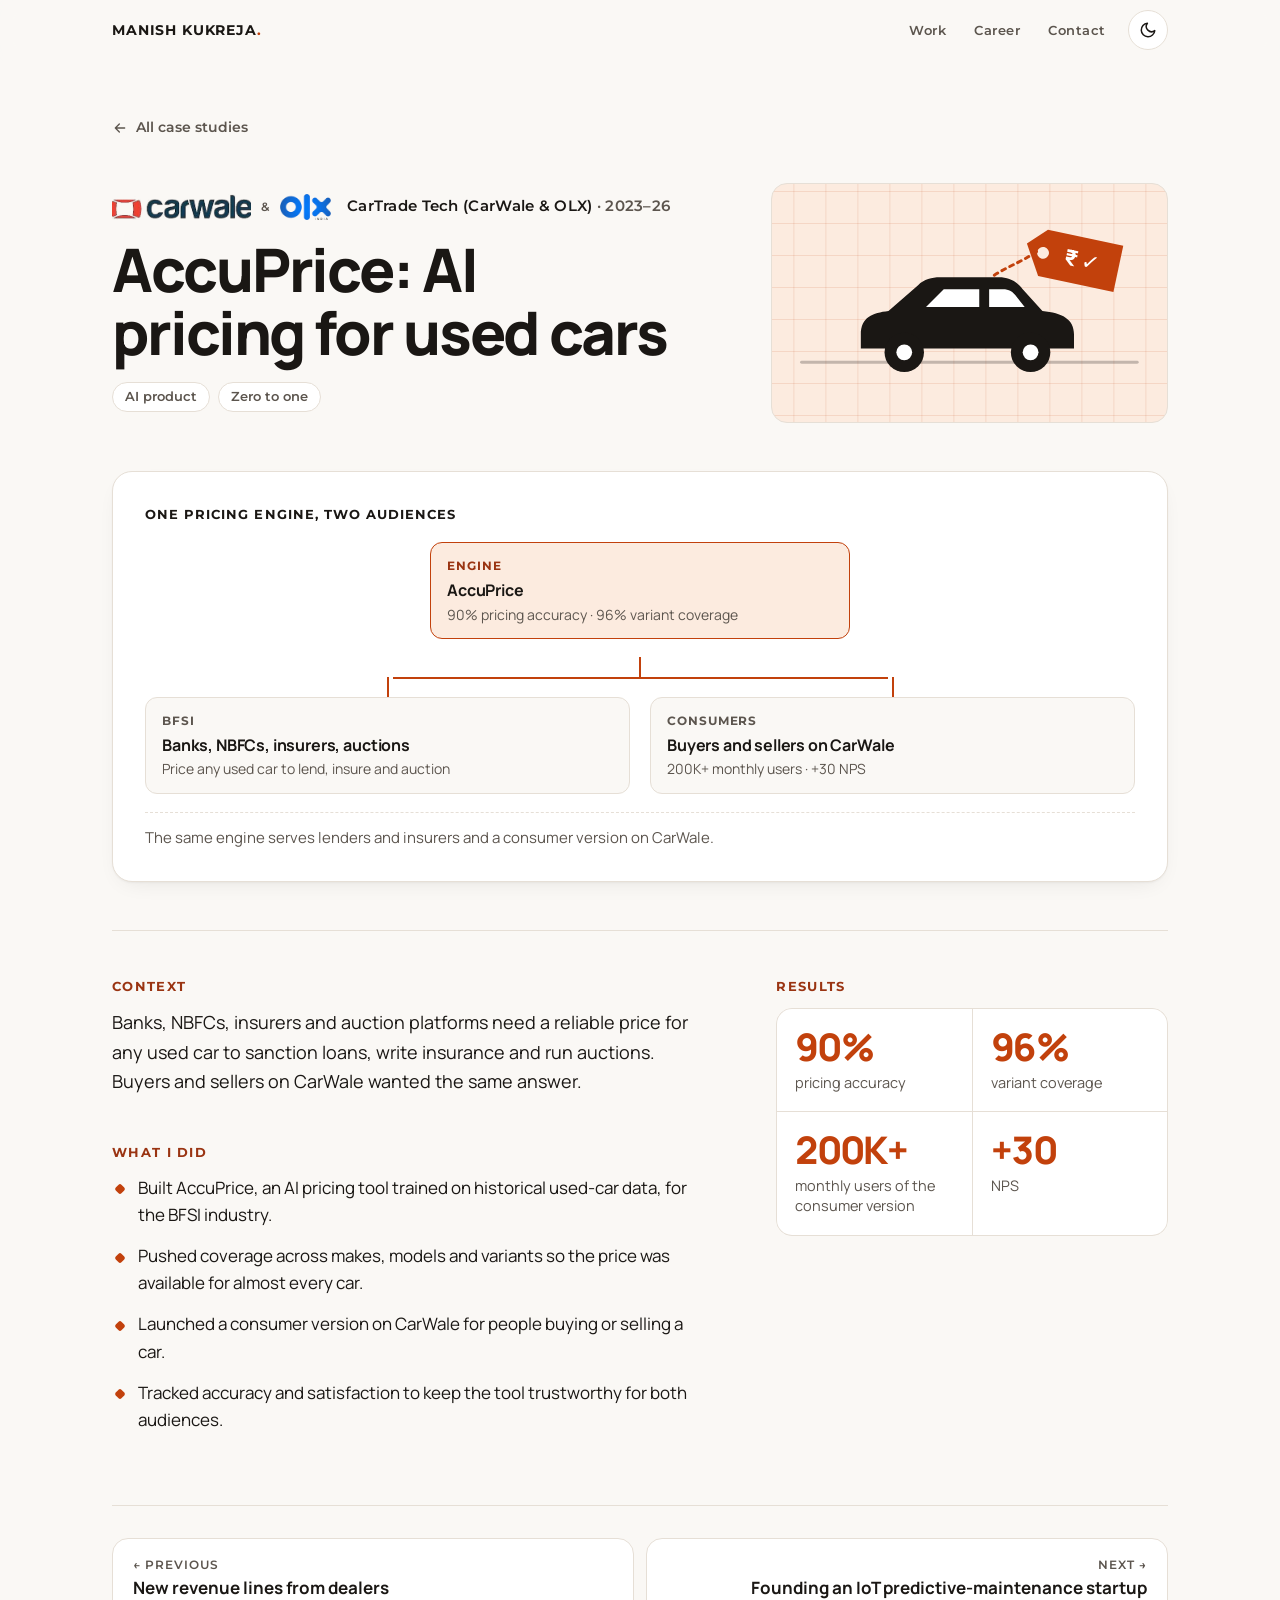
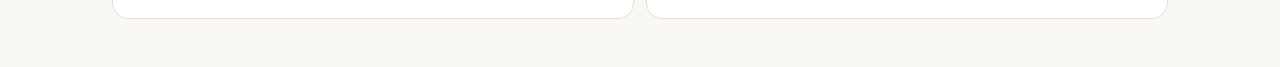
==== commit f2449463: "Add files via upload" ====
--- a/accuprice.html
+++ b/accuprice.html
@@ -8,6 +8,9 @@
 <meta property="og:title" content="AccuPrice: AI pricing for used cars · Manish Kukreja">
 <meta property="og:description" content="An AI pricing engine for lenders, insurers and auctions, plus a consumer version used by 200K+ people a month.">
 <meta property="og:type" content="website">
+<meta name="theme-color" content="#FAF8F5" media="(prefers-color-scheme: light)">
+<meta name="theme-color" content="#131110" media="(prefers-color-scheme: dark)">
+<script>try{var t=localStorage.getItem("theme");if(t==="light"||t==="dark")document.documentElement.setAttribute("data-theme",t)}catch(e){}</script>
 <link rel="preconnect" href="https://fonts.googleapis.com">
 <link rel="preconnect" href="https://fonts.gstatic.com" crossorigin>
 <link rel="stylesheet" href="https://fonts.googleapis.com/css2?family=Manrope:wght@400;500;600;700;800&family=Montserrat:wght@500;600;700&display=swap">
@@ -22,17 +25,35 @@
       <a href="index.html#work">Work</a>
       <a class="hide-sm" href="index.html#career">Career</a>
       <a class="hide-sm" href="index.html#contact">Contact</a>
-      <button class="theme-btn" id="themeBtn" type="button" aria-label="Toggle dark mode"><svg class="i-moon" viewBox="0 0 24 24" fill="none" stroke="currentColor" stroke-width="2" stroke-linecap="round" stroke-linejoin="round" aria-hidden="true"><path d="M21 12.8A9 9 0 1 1 11.2 3a7 7 0 0 0 9.8 9.8z"></path></svg><svg class="i-sun" viewBox="0 0 24 24" fill="none" stroke="currentColor" stroke-width="2" stroke-linecap="round" stroke-linejoin="round" aria-hidden="true"><circle cx="12" cy="12" r="4"></circle><path d="M12 2v2M12 20v2M4.9 4.9l1.4 1.4M17.7 17.7l1.4 1.4M2 12h2M20 12h2M4.9 19.1l1.4-1.4M17.7 6.3l1.4-1.4"></path></svg></button>
+      <button class="theme-btn" id="themeBtn" type="button" aria-label="Toggle dark mode"><svg class="i-moon" viewBox="0 0 24 24" fill="none" stroke="currentColor" stroke-width="2" stroke-linecap="round" stroke-linejoin="round" aria-hidden="true"><path d="M21 12.8A9 9 0 1 1 11.2 3a7 7 0 0 0 9.8 9.8z"/></svg><svg class="i-sun" viewBox="0 0 24 24" fill="none" stroke="currentColor" stroke-width="2" stroke-linecap="round" stroke-linejoin="round" aria-hidden="true"><circle cx="12" cy="12" r="4"/><path d="M12 2v2M12 20v2M4.9 4.9l1.4 1.4M17.7 17.7l1.4 1.4M2 12h2M20 12h2M4.9 19.1l1.4-1.4M17.7 6.3l1.4-1.4"/></svg></button>
     </nav>
   </div>
 </header>
 <main id="main" class="wrap d-wrap">
-  <a class="back" href="index.html#work"><svg viewBox="0 0 24 24" fill="none" stroke="currentColor" stroke-width="2" stroke-linecap="round" stroke-linejoin="round" aria-hidden="true"><path d="M19 12H5M11 18l-6-6 6-6"></path></svg>All case studies</a>
+  <a class="back" href="index.html"><svg viewBox="0 0 24 24" fill="none" stroke="currentColor" stroke-width="2" stroke-linecap="round" stroke-linejoin="round" aria-hidden="true"><path d="M19 12H5M11 18l-6-6 6-6"/></svg>All case studies</a>
   <div class="d-head">
-    <div class="d-co"><span class="logos logo-pair"><span class="logo"><img src="carwale.png" alt="CarWale logo"></span><span class="joiner" aria-hidden="true">&amp;</span><span class="logo"><img src="olx.png" alt="OLX logo"></span></span><span class="co">CarTrade Tech (CarWale &amp; OLX) <i>· 2023–26</i></span></div>
+   <div class="d-cover"><svg class="illus" viewBox="0 0 400 200" preserveAspectRatio="xMidYMid meet" aria-hidden="true" focusable="false">
+<path class="il-road" d="M30 160H370"/>
+<g transform="translate(70 70)">
+  <path class="il-ink" d="M20 62 C20 44 32 40 48 38 L78 12 C84 6 92 4 100 4 H160 C170 4 178 8 184 16 L204 38 C224 40 236 46 236 62 V76 H20Z"/>
+  <path class="il-s" d="M86 34 L104 16 H140 V34Z"/><path class="il-s" d="M150 16 H164 C170 16 174 18 178 24 L186 34 H150Z"/>
+  <circle class="il-ink" cx="64" cy="80" r="20"/><circle class="il-s" cx="64" cy="80" r="8"/>
+  <circle class="il-ink" cx="192" cy="80" r="20"/><circle class="il-s" cx="192" cy="80" r="8"/>
+</g>
+<g transform="translate(262 22) rotate(12)">
+  <path class="il-a" d="M0 18 L18 0 H96 V48 H18Z"/><circle class="il-bg" cx="18" cy="24" r="6"/>
+  <text class="il-txt-inv" x="58" y="31" text-anchor="middle">₹ ✓</text>
+</g>
+<path class="il-line-a" d="M268 48 C250 60 236 64 222 74" stroke-dasharray="4 5"/>
+</svg></div>
+   <div class="d-text">
+    <div class="d-co"><span class="logos logo-pair"><span class="logo"><img class="l-l" src="carwale.png" alt="CarWale logo" width="343" height="64"><img class="l-d" src="carwale-dark.png" alt="CarWale logo" width="343" height="64"></span><span class="joiner" aria-hidden="true">&amp;</span><span class="logo"><img class="l-l" src="olx.png" alt="OLX logo" width="126" height="64"><img class="l-d" src="olx-dark.png" alt="OLX logo" width="126" height="64"></span></span><span class="co">CarTrade Tech (CarWale &amp; OLX) <i>· 2023–26</i></span></div>
     <h1>AccuPrice: AI pricing for used cars</h1>
     <div class="tags"><span class="tag">AI product</span><span class="tag">Zero to one</span></div>
+    
+   </div>
   </div>
+  <figure class="viz"><div class="viz-head"><span class="viz-title">One pricing engine, two audiences</span></div><ol class="flow flow-root"><li class="node hl"><span class="node-k">Engine</span><b>AccuPrice</b><span class="node-s">90% pricing accuracy · 96% variant coverage</span></li></ol><div class="branch"><ol class="flow flow-leaf"><li class="node "><span class="node-k">BFSI</span><b>Banks, NBFCs, insurers, auctions</b><span class="node-s">Price any used car to lend, insure and auction</span></li></ol><ol class="flow flow-leaf"><li class="node "><span class="node-k">Consumers</span><b>Buyers and sellers on CarWale</b><span class="node-s">200K+ monthly users · +30 NPS</span></li></ol></div><figcaption>The same engine serves lenders and insurers and a consumer version on CarWale.</figcaption></figure>
   <div class="d-body">
     <section class="block b-ctx" aria-labelledby="h-ctx"><h2 id="h-ctx">Context</h2><p>Banks, NBFCs, insurers and auction platforms need a reliable price for any used car to sanction loans, write insurance and run auctions. Buyers and sellers on CarWale wanted the same answer.</p></section>
     <section class="block b-did" aria-labelledby="h-did"><h2 id="h-did">What I did</h2><ul><li>Built AccuPrice, an AI pricing tool trained on historical used-car data, for the BFSI industry.</li><li>Pushed coverage across makes, models and variants so the price was available for almost every car.</li><li>Launched a consumer version on CarWale for people buying or selling a car.</li><li>Tracked accuracy and satisfaction to keep the tool trustworthy for both audiences.</li></ul></section>
@@ -43,14 +64,16 @@
     <a class="next" href="iot-startup.html"><small>Next →</small>Founding an IoT predictive-maintenance startup</a>
   </nav>
 </main>
-<footer class="footer footer-sm" id="contact"><div class="wrap"><p class="fine" style="margin-top:0">© Manish Kukreja · <a href="mailto:manishkukreja619@gmail.com">manishkukreja619@gmail.com</a> · <a href="https://www.linkedin.com/in/manish-kukreja/" target="_blank" rel="noopener">LinkedIn</a></p></div></footer>
 <script>
-(function(){var r=document.documentElement,b=document.getElementById('themeBtn');
-try{var t=localStorage.getItem('theme');if(t)r.setAttribute('data-theme',t)}catch(e){}
-if(b)b.addEventListener('click',function(){var d=r.getAttribute('data-theme')||(matchMedia('(prefers-color-scheme: dark)').matches?'dark':'light');var n=d==='dark'?'light':'dark';r.setAttribute('data-theme',n);try{localStorage.setItem('theme',n)}catch(e){}});
-var c=document.getElementById('copyBtn');if(c)c.addEventListener('click',function(){var e=document.getElementById('email').textContent;(navigator.clipboard?navigator.clipboard.writeText(e):Promise.reject()).then(function(){c.textContent='Copied';setTimeout(function(){c.textContent='Copy email'},1600)},function(){location.href='mailto:'+e})});
-var tb=document.querySelector('.topbar');addEventListener('scroll',function(){tb&&tb.classList.toggle('scrolled',scrollY>8)},{passive:true});
-document.querySelectorAll('.logo img').forEach(function(i){i.addEventListener('error',function(){i.parentNode.style.display='none'})});
+(function(){
+  var root=document.documentElement,btn=document.getElementById("themeBtn");
+  function isDark(){var t=root.getAttribute("data-theme");return t?t==="dark":matchMedia("(prefers-color-scheme: dark)").matches}
+  function label(){btn.setAttribute("aria-label",isDark()?"Switch to light mode":"Switch to dark mode")}
+  label();
+  btn.addEventListener("click",function(){var n=isDark()?"light":"dark";root.setAttribute("data-theme",n);try{localStorage.setItem("theme",n)}catch(e){}label()});
+  var bar=document.querySelector(".topbar");
+  function onScroll(){bar.classList.toggle("scrolled",scrollY>8)}
+  addEventListener("scroll",onScroll,{passive:true});onScroll();
 })();
 </script>
 </body>
--- a/style.css
+++ b/style.css
@@ -25,6 +25,36 @@
   color-scheme:light;
 }
 
+@media (prefers-color-scheme:dark){
+  :root:not([data-theme="light"]){
+    --bg:#131110;
+    --surface:#1C1916;
+    --surface-2:#24201C;
+    --ink:#F4F0EB;
+    --muted:#AFA69C;
+    --line:#2F2A25;
+    --accent:#FF8B4E;
+    --accent-ink:#FFB088;
+    --accent-soft:#3A2418;
+    --shadow:0 1px 2px rgba(0,0,0,.3);
+    --shadow-hover:0 2px 4px rgba(0,0,0,.35),0 18px 40px -18px rgba(0,0,0,.7);
+    color-scheme:dark;
+  }
+}
+:root[data-theme="dark"]{
+  --bg:#131110;
+  --surface:#1C1916;
+  --surface-2:#24201C;
+  --ink:#F4F0EB;
+  --muted:#AFA69C;
+  --line:#2F2A25;
+  --accent:#FF8B4E;
+  --accent-ink:#FFB088;
+  --accent-soft:#3A2418;
+  --shadow:0 1px 2px rgba(0,0,0,.3);
+  --shadow-hover:0 2px 4px rgba(0,0,0,.35),0 18px 40px -18px rgba(0,0,0,.7);
+  color-scheme:dark;
+}
 
 /* ---------- base ---------- */
 *,*::before,*::after{box-sizing:border-box}
@@ -79,6 +109,12 @@
 .logo .l-d{display:none}
 .logo.sq{height:32px}
 .logo.sq img{width:auto;aspect-ratio:1/1;object-fit:contain}
+@media (prefers-color-scheme:dark){
+  :root:not([data-theme="light"]) .logo .l-l{display:none}
+  :root:not([data-theme="light"]) .logo .l-d{display:block}
+}
+:root[data-theme="dark"] .logo .l-l{display:none}
+:root[data-theme="dark"] .logo .l-d{display:block}
 .logos{display:flex;flex-wrap:wrap;align-items:center;gap:8px 14px}
 .logo-pair{gap:8px 10px}
 .joiner{font-family:var(--label);font-size:12px;font-weight:600;letter-spacing:.04em;color:var(--muted);line-height:1;white-space:nowrap}
@@ -224,17 +260,133 @@
 .nav2 a.next{text-align:right;align-items:flex-end}
 @media (max-width:719px){.nav2 a.next{text-align:left;align-items:flex-start}}
 
-
-.footer-sm{padding-block:28px 36px}
-/* ---------- dark theme ---------- */
-@media (prefers-color-scheme:dark){:root:not([data-theme="light"]){
-  --bg:#141210;--surface:#1D1A17;--surface-2:#26221E;--ink:#F3EEE8;--muted:#B4AAA0;--line:#332E29;
-  --accent:#FB8A4C;--accent-ink:#FDA472;--accent-soft:#3A2416;
-  --shadow:0 1px 2px rgba(0,0,0,.3);--shadow-hover:0 18px 40px -18px rgba(0,0,0,.6);color-scheme:dark}}
-:root[data-theme="dark"]{
-  --bg:#141210;--surface:#1D1A17;--surface-2:#26221E;--ink:#F3EEE8;--muted:#B4AAA0;--line:#332E29;
-  --accent:#FB8A4C;--accent-ink:#FDA472;--accent-soft:#3A2416;
-  --shadow:0 1px 2px rgba(0,0,0,.3);--shadow-hover:0 18px 40px -18px rgba(0,0,0,.6);color-scheme:dark}
-/* logos are dark-on-transparent: give them a light chip in dark mode */
-@media (prefers-color-scheme:dark){:root:not([data-theme="light"]) .logo{background:#fff;border-radius:6px;padding:3px 6px;box-sizing:content-box}}
-:root[data-theme="dark"] .logo{background:#fff;border-radius:6px;padding:3px 6px;box-sizing:content-box}
+/* ---------- awards ---------- */
+.awards{display:flex;flex-wrap:wrap;gap:8px}
+.award{display:inline-flex;align-items:center;gap:7px;font-family:var(--label);font-size:12.5px;font-weight:600;
+  color:var(--accent-ink);background:var(--accent-soft);border-radius:999px;padding:5px 12px 5px 10px;line-height:1.3;width:fit-content}
+.award svg{width:15px;height:15px;flex:none}
+
+/* ---------- case-study visuals ---------- */
+.viz{margin:0 0 clamp(32px,4vw,48px);background:var(--surface);border:1px solid var(--line);border-radius:calc(var(--radius) + 4px);
+  padding:clamp(18px,3vw,32px);display:flex;flex-direction:column;gap:18px;box-shadow:var(--shadow)}
+.viz-head{display:flex;justify-content:space-between;gap:12px}
+.viz-title{font-family:var(--label);font-size:13px;font-weight:700;letter-spacing:.08em;text-transform:uppercase;color:var(--ink)}
+.viz-sub{display:block;font-family:var(--label);font-size:12.5px;font-weight:600;letter-spacing:.04em;color:var(--muted);margin-bottom:10px}
+.viz figcaption{font-size:15px;color:var(--muted);line-height:1.5;border-top:1px dashed var(--line);padding-top:14px}
+.viz-note{font-family:var(--label);font-size:12px;color:var(--muted);margin-top:4px}
+.viz-pair{display:grid;grid-template-columns:minmax(0,1fr);gap:22px}
+@media (min-width:720px){.viz-pair{grid-template-columns:repeat(2,minmax(0,1fr));gap:40px}}
+
+/* bars */
+.bars{display:flex;flex-direction:column;gap:10px}
+.bar-row{display:grid;grid-template-columns:minmax(64px,auto) minmax(0,1fr) auto;align-items:center;gap:12px}
+.bars:has(.bar-label:nth-child(1)) .bar-row{grid-template-columns:clamp(70px,28%,190px) minmax(0,1fr) 64px}
+.bar-label{font-size:14.5px;color:var(--muted);line-height:1.3}
+.bar-track{height:28px;display:block;position:relative}
+.bar-fill{position:absolute;inset:0 auto 0 0;width:var(--w);border-radius:0 6px 6px 0;background:var(--accent)}
+.bar-fill.before{background:color-mix(in srgb,var(--muted) 35%,var(--surface))}
+.bar-val{font-weight:800;font-size:16px;color:var(--ink);font-variant-numeric:tabular-nums;white-space:nowrap;text-align:right}
+@media (prefers-reduced-motion:no-preference){
+  .bar-fill{animation:grow .7s cubic-bezier(.2,.7,.2,1) both}
+  @keyframes grow{from{width:0}to{width:var(--w)}}
+}
+
+/* chips */
+.chips{display:flex;flex-wrap:wrap;gap:8px}
+.chip{font-family:var(--label);font-size:12.5px;font-weight:600;color:var(--ink);background:var(--surface-2);border-radius:8px;padding:6px 10px}
+
+/* flow diagrams */
+.flow{list-style:none;margin:0;padding:0;display:grid;gap:28px;grid-template-columns:minmax(0,1fr)}
+@media (min-width:820px){.flow{grid-auto-flow:column;grid-auto-columns:minmax(0,1fr);grid-template-columns:none;gap:36px}}
+.node{position:relative;display:flex;flex-direction:column;gap:4px;padding:14px 16px;border:1px solid var(--line);border-radius:12px;background:var(--bg)}
+.node b{font-size:16px;line-height:1.3;letter-spacing:-.01em}
+.node-k{font-family:var(--label);font-size:11.5px;font-weight:700;letter-spacing:.08em;text-transform:uppercase;color:var(--muted)}
+.node-s{font-size:14px;color:var(--muted);line-height:1.4}
+.node.hl{border-color:var(--accent);background:var(--accent-soft)}
+.node.hl .node-k{color:var(--accent-ink)}
+.node.next{border-style:dashed;background:transparent}
+/* connectors: down arrow on phone, right arrow on desktop */
+.flow .node:not(:last-child)::after{content:"";position:absolute;left:50%;bottom:-22px;width:2px;height:16px;background:var(--accent);transform:translateX(-50%)}
+.flow .node:not(:last-child)::before{content:"";position:absolute;left:50%;bottom:-26px;border:5px solid transparent;border-top:6px solid var(--accent);transform:translateX(-50%)}
+@media (min-width:820px){
+  .flow .node:not(:last-child)::after{left:auto;right:-30px;top:50%;bottom:auto;width:22px;height:2px;transform:translateY(-50%)}
+  .flow .node:not(:last-child)::before{left:auto;right:-36px;top:50%;bottom:auto;border:5px solid transparent;border-left:6px solid var(--accent);transform:translateY(-50%)}
+}
+.flow-steps{gap:22px}
+.flow-steps .node{padding:10px 14px;border-radius:999px;align-items:center;text-align:center}
+.flow-steps .node b{font-size:14.5px}
+@media (max-width:819px){.flow-steps .node:not(:last-child)::after{bottom:-17px;height:12px}.flow-steps .node:not(:last-child)::before{bottom:-21px}}
+@media (min-width:820px){.flow-steps .node:not(:last-child)::after{right:-20px;width:14px}.flow-steps .node:not(:last-child)::before{right:-26px}}
+
+/* one engine -> two audiences */
+.flow-root{max-width:420px;margin-inline:auto;width:100%}
+.branch{position:relative;display:grid;grid-template-columns:minmax(0,1fr);gap:14px;padding-top:28px}
+.branch::before{content:"";position:absolute;top:0;left:50%;width:2px;height:22px;background:var(--accent);transform:translateX(-50%)}
+@media (min-width:720px){
+  .branch{grid-template-columns:repeat(2,minmax(0,1fr));gap:20px;padding-top:40px}
+  .branch::after{content:"";position:absolute;top:20px;left:25%;right:25%;height:2px;background:var(--accent)}
+  .branch::before{height:20px}
+  .branch .flow-leaf{position:relative}
+  .branch .flow-leaf::before{content:"";position:absolute;top:-20px;left:50%;width:2px;height:20px;background:var(--accent);transform:translateX(-50%)}
+}
+
+/* dots */
+.dots-wrap{display:flex;flex-direction:column;gap:14px}
+.dots-row{display:grid;grid-template-columns:clamp(96px,30%,170px) minmax(0,1fr) 48px;align-items:center;gap:12px}
+.dots-label{font-size:14.5px;color:var(--muted);line-height:1.3}
+.dots{display:flex;flex-wrap:wrap;gap:6px}
+.dot{width:16px;height:16px;border-radius:50%;background:var(--accent)}
+@media (prefers-reduced-motion:no-preference){
+  .dot{animation:pop .4s ease both}
+  .dot:nth-child(n+2){animation-delay:calc(.04s * var(--i,1))}
+  @keyframes pop{from{transform:scale(0)}to{transform:scale(1)}}
+}
+@media (max-width:560px){
+  .bars:has(.bar-label:nth-child(1)) .bar-row{grid-template-columns:minmax(0,1fr) auto;row-gap:6px}
+  .bar-row .bar-label{grid-column:1/-1}
+  .bar-track{height:22px}
+}
+
+/* ---------- illustrations ---------- */
+.illus{display:block;width:100%;height:100%}
+.il-bg{fill:var(--accent-soft)}
+.il-grid path{stroke:color-mix(in srgb,var(--accent) 12%,transparent);stroke-width:1}
+.il-a{fill:var(--accent)}
+.il-a-soft{fill:color-mix(in srgb,var(--accent) 22%,transparent)}
+.il-ink{fill:var(--ink)}
+.il-s{fill:var(--surface)}
+.il-m{fill:color-mix(in srgb,var(--muted) 30%,var(--surface))}
+.il-stroke{stroke:var(--ink);stroke-width:2.5}
+.il-line-a{fill:none;stroke:var(--accent);stroke-width:3;stroke-linecap:round}
+.il-line-m{fill:none;stroke:color-mix(in srgb,var(--accent) 55%,transparent);stroke-width:4;stroke-linecap:round;stroke-linejoin:round;stroke-dasharray:2 9}
+.il-s-line{fill:none;stroke:var(--surface);stroke-width:5;stroke-linecap:round}
+.il-plan{fill:none;stroke:var(--ink);stroke-width:2.5}
+.il-dim{fill:none;stroke:var(--accent);stroke-width:2}
+.il-road{fill:none;stroke:var(--ink);stroke-width:3;stroke-linecap:round;opacity:.25}
+.il-check{fill:none;stroke:var(--surface);stroke-width:9;stroke-linecap:round;stroke-linejoin:round}
+.il-hand{fill:none;stroke:var(--ink);stroke-width:4;stroke-linecap:round}
+.il-pulse{fill:none;stroke:var(--accent);stroke-width:3;stroke-linecap:round;stroke-linejoin:round}
+.il-wave{fill:none;stroke:var(--accent);stroke-width:5;stroke-linecap:round}
+.il-m-line{fill:none;stroke:color-mix(in srgb,var(--muted) 30%,var(--surface));stroke-width:12;stroke-linecap:round}
+.il-a-line{fill:none;stroke:var(--accent);stroke-width:12;stroke-linecap:round}
+.il-txt{font:800 22px var(--sans);fill:var(--accent);letter-spacing:-.02em}
+.il-txt-inv{font:800 22px var(--sans);fill:var(--surface)}
+.il-code{font:800 38px var(--sans);fill:var(--accent)}
+
+.card-cover,.d-cover{background-color:var(--accent-soft);background-image:linear-gradient(color-mix(in srgb,var(--accent) 12%,transparent) 1px,transparent 1px),linear-gradient(90deg,color-mix(in srgb,var(--accent) 12%,transparent) 1px,transparent 1px);background-size:32px 32px;background-position:center}
+.card-cover .illus,.d-cover .illus{padding-block:10px}
+.card-cover{margin:calc(-1 * clamp(20px,2.6vw,28px)) calc(-1 * clamp(20px,2.6vw,28px)) 0;height:clamp(118px,13vw,150px);
+  border-radius:calc(var(--radius) - 1px) calc(var(--radius) - 1px) 0 0;overflow:hidden;border-bottom:1px solid var(--line)}
+a.card.founder .card-cover{border-radius:calc(var(--radius) - 2px) calc(var(--radius) - 2px) 0 0}
+@media (prefers-reduced-motion:no-preference){
+  .card-cover .illus{transition:transform .4s ease}
+  a.card:hover .card-cover .illus{transform:scale(1.04)}
+}
+
+.d-head{display:grid;grid-template-columns:minmax(0,1fr);gap:22px}
+.d-text{display:flex;flex-direction:column;gap:18px;min-width:0}
+.d-cover{height:clamp(130px,30vw,200px);border-radius:var(--radius);overflow:hidden;border:1px solid var(--line)}
+@media (min-width:900px){
+  .d-head{grid-template-columns:minmax(0,1.5fr) minmax(0,1fr);align-items:center;column-gap:clamp(32px,5vw,64px)}
+  .d-cover{order:2;height:240px}
+}
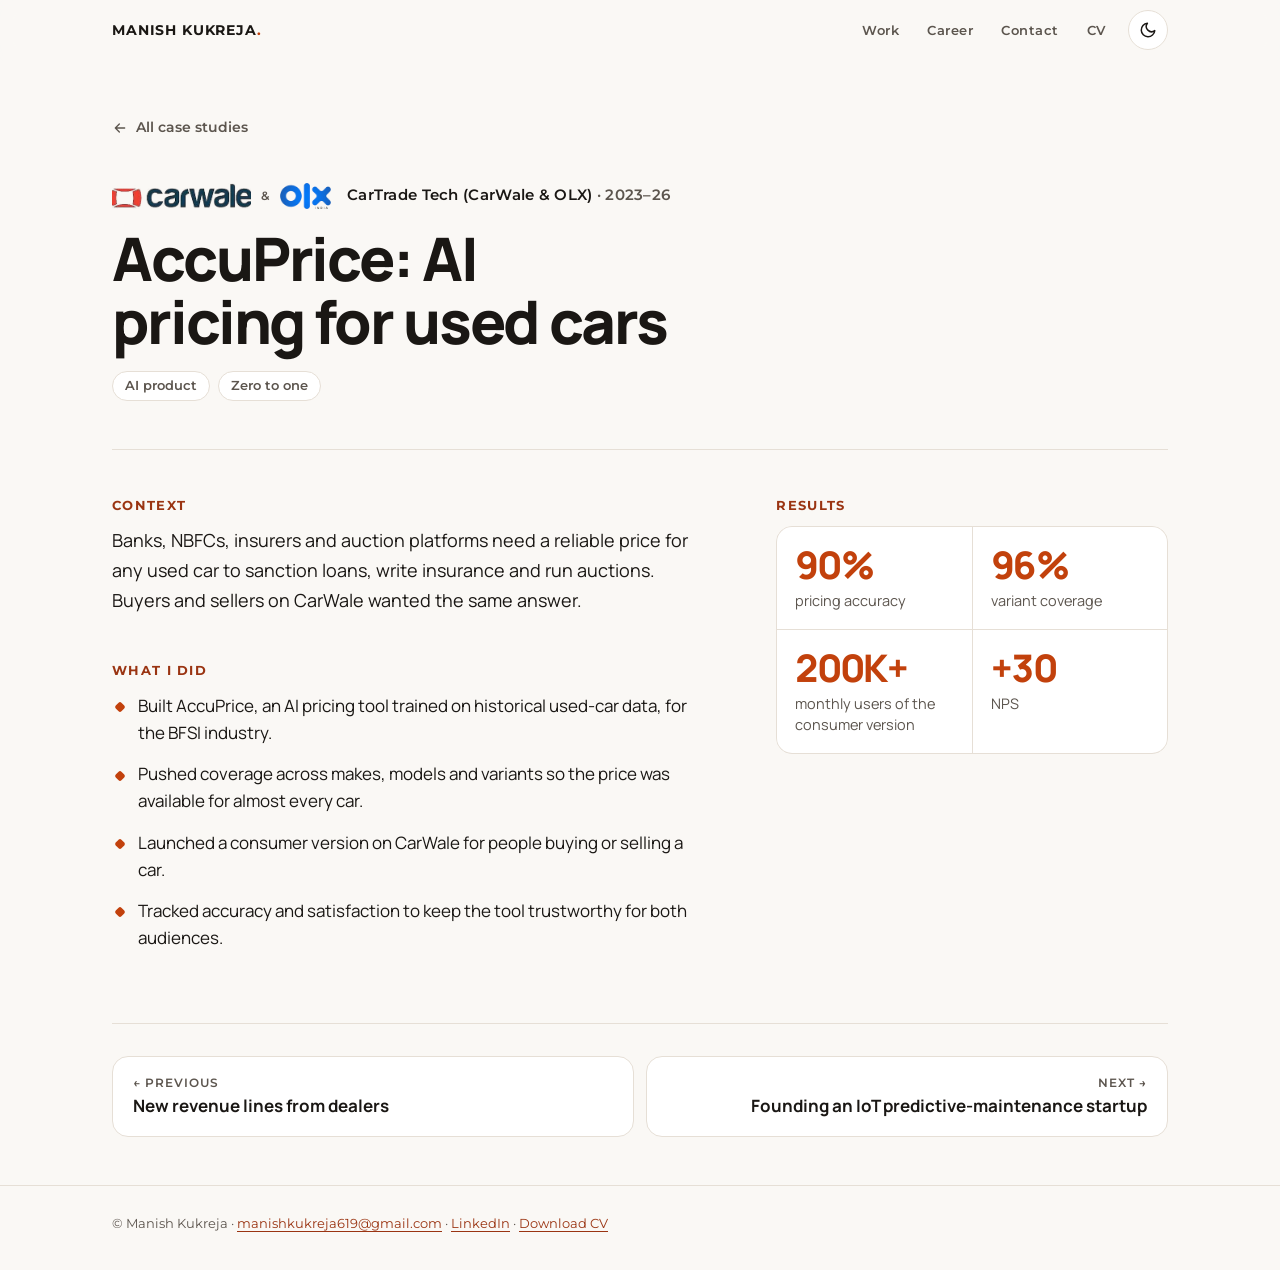
==== commit 7e3a36e6: "Add files via upload" ====
--- a/accuprice.html
+++ b/accuprice.html
@@ -8,13 +8,11 @@
 <meta property="og:title" content="AccuPrice: AI pricing for used cars · Manish Kukreja">
 <meta property="og:description" content="An AI pricing engine for lenders, insurers and auctions, plus a consumer version used by 200K+ people a month.">
 <meta property="og:type" content="website">
-<meta name="theme-color" content="#FAF8F5" media="(prefers-color-scheme: light)">
-<meta name="theme-color" content="#131110" media="(prefers-color-scheme: dark)">
-<script>try{var t=localStorage.getItem("theme");if(t==="light"||t==="dark")document.documentElement.setAttribute("data-theme",t)}catch(e){}</script>
 <link rel="preconnect" href="https://fonts.googleapis.com">
 <link rel="preconnect" href="https://fonts.gstatic.com" crossorigin>
 <link rel="stylesheet" href="https://fonts.googleapis.com/css2?family=Manrope:wght@400;500;600;700;800&family=Montserrat:wght@500;600;700&display=swap">
 <link rel="stylesheet" href="style.css">
+<script data-goatcounter="https://manishkukreja.goatcounter.com/count" async src="//gc.zgo.at/count.js"></script>
 </head>
 <body>
 <a class="skip" href="#main">Skip to content</a>
@@ -25,35 +23,18 @@
       <a href="index.html#work">Work</a>
       <a class="hide-sm" href="index.html#career">Career</a>
       <a class="hide-sm" href="index.html#contact">Contact</a>
-      <button class="theme-btn" id="themeBtn" type="button" aria-label="Toggle dark mode"><svg class="i-moon" viewBox="0 0 24 24" fill="none" stroke="currentColor" stroke-width="2" stroke-linecap="round" stroke-linejoin="round" aria-hidden="true"><path d="M21 12.8A9 9 0 1 1 11.2 3a7 7 0 0 0 9.8 9.8z"/></svg><svg class="i-sun" viewBox="0 0 24 24" fill="none" stroke="currentColor" stroke-width="2" stroke-linecap="round" stroke-linejoin="round" aria-hidden="true"><circle cx="12" cy="12" r="4"/><path d="M12 2v2M12 20v2M4.9 4.9l1.4 1.4M17.7 17.7l1.4 1.4M2 12h2M20 12h2M4.9 19.1l1.4-1.4M17.7 6.3l1.4-1.4"/></svg></button>
+      <a href="Manish_Kukreja_CV.pdf" download>CV</a>
+      <button class="theme-btn" id="themeBtn" type="button" aria-label="Toggle dark mode"><svg class="i-moon" viewBox="0 0 24 24" fill="none" stroke="currentColor" stroke-width="2" stroke-linecap="round" stroke-linejoin="round" aria-hidden="true"><path d="M21 12.8A9 9 0 1 1 11.2 3a7 7 0 0 0 9.8 9.8z"></path></svg><svg class="i-sun" viewBox="0 0 24 24" fill="none" stroke="currentColor" stroke-width="2" stroke-linecap="round" stroke-linejoin="round" aria-hidden="true"><circle cx="12" cy="12" r="4"></circle><path d="M12 2v2M12 20v2M4.9 4.9l1.4 1.4M17.7 17.7l1.4 1.4M2 12h2M20 12h2M4.9 19.1l1.4-1.4M17.7 6.3l1.4-1.4"></path></svg></button>
     </nav>
   </div>
 </header>
 <main id="main" class="wrap d-wrap">
-  <a class="back" href="index.html"><svg viewBox="0 0 24 24" fill="none" stroke="currentColor" stroke-width="2" stroke-linecap="round" stroke-linejoin="round" aria-hidden="true"><path d="M19 12H5M11 18l-6-6 6-6"/></svg>All case studies</a>
+  <a class="back" href="index.html#work"><svg viewBox="0 0 24 24" fill="none" stroke="currentColor" stroke-width="2" stroke-linecap="round" stroke-linejoin="round" aria-hidden="true"><path d="M19 12H5M11 18l-6-6 6-6"></path></svg>All case studies</a>
   <div class="d-head">
-   <div class="d-cover"><svg class="illus" viewBox="0 0 400 200" preserveAspectRatio="xMidYMid meet" aria-hidden="true" focusable="false">
-<path class="il-road" d="M30 160H370"/>
-<g transform="translate(70 70)">
-  <path class="il-ink" d="M20 62 C20 44 32 40 48 38 L78 12 C84 6 92 4 100 4 H160 C170 4 178 8 184 16 L204 38 C224 40 236 46 236 62 V76 H20Z"/>
-  <path class="il-s" d="M86 34 L104 16 H140 V34Z"/><path class="il-s" d="M150 16 H164 C170 16 174 18 178 24 L186 34 H150Z"/>
-  <circle class="il-ink" cx="64" cy="80" r="20"/><circle class="il-s" cx="64" cy="80" r="8"/>
-  <circle class="il-ink" cx="192" cy="80" r="20"/><circle class="il-s" cx="192" cy="80" r="8"/>
-</g>
-<g transform="translate(262 22) rotate(12)">
-  <path class="il-a" d="M0 18 L18 0 H96 V48 H18Z"/><circle class="il-bg" cx="18" cy="24" r="6"/>
-  <text class="il-txt-inv" x="58" y="31" text-anchor="middle">₹ ✓</text>
-</g>
-<path class="il-line-a" d="M268 48 C250 60 236 64 222 74" stroke-dasharray="4 5"/>
-</svg></div>
-   <div class="d-text">
-    <div class="d-co"><span class="logos logo-pair"><span class="logo"><img class="l-l" src="carwale.png" alt="CarWale logo" width="343" height="64"><img class="l-d" src="carwale-dark.png" alt="CarWale logo" width="343" height="64"></span><span class="joiner" aria-hidden="true">&amp;</span><span class="logo"><img class="l-l" src="olx.png" alt="OLX logo" width="126" height="64"><img class="l-d" src="olx-dark.png" alt="OLX logo" width="126" height="64"></span></span><span class="co">CarTrade Tech (CarWale &amp; OLX) <i>· 2023–26</i></span></div>
+    <div class="d-co"><span class="logos logo-pair"><span class="logo"><img src="carwale.png" alt="CarWale logo"></span><span class="joiner" aria-hidden="true">&amp;</span><span class="logo"><img src="olx.png" alt="OLX logo"></span></span><span class="co">CarTrade Tech (CarWale &amp; OLX) <i>· 2023–26</i></span></div>
     <h1>AccuPrice: AI pricing for used cars</h1>
     <div class="tags"><span class="tag">AI product</span><span class="tag">Zero to one</span></div>
-    
-   </div>
   </div>
-  <figure class="viz"><div class="viz-head"><span class="viz-title">One pricing engine, two audiences</span></div><ol class="flow flow-root"><li class="node hl"><span class="node-k">Engine</span><b>AccuPrice</b><span class="node-s">90% pricing accuracy · 96% variant coverage</span></li></ol><div class="branch"><ol class="flow flow-leaf"><li class="node "><span class="node-k">BFSI</span><b>Banks, NBFCs, insurers, auctions</b><span class="node-s">Price any used car to lend, insure and auction</span></li></ol><ol class="flow flow-leaf"><li class="node "><span class="node-k">Consumers</span><b>Buyers and sellers on CarWale</b><span class="node-s">200K+ monthly users · +30 NPS</span></li></ol></div><figcaption>The same engine serves lenders and insurers and a consumer version on CarWale.</figcaption></figure>
   <div class="d-body">
     <section class="block b-ctx" aria-labelledby="h-ctx"><h2 id="h-ctx">Context</h2><p>Banks, NBFCs, insurers and auction platforms need a reliable price for any used car to sanction loans, write insurance and run auctions. Buyers and sellers on CarWale wanted the same answer.</p></section>
     <section class="block b-did" aria-labelledby="h-did"><h2 id="h-did">What I did</h2><ul><li>Built AccuPrice, an AI pricing tool trained on historical used-car data, for the BFSI industry.</li><li>Pushed coverage across makes, models and variants so the price was available for almost every car.</li><li>Launched a consumer version on CarWale for people buying or selling a car.</li><li>Tracked accuracy and satisfaction to keep the tool trustworthy for both audiences.</li></ul></section>
@@ -64,16 +45,14 @@
     <a class="next" href="iot-startup.html"><small>Next →</small>Founding an IoT predictive-maintenance startup</a>
   </nav>
 </main>
+<footer class="footer footer-sm" id="contact"><div class="wrap"><p class="fine" style="margin-top:0">© Manish Kukreja · <a href="mailto:manishkukreja619@gmail.com">manishkukreja619@gmail.com</a> · <a href="https://www.linkedin.com/in/manish-kukreja/" target="_blank" rel="noopener">LinkedIn</a> · <a href="Manish_Kukreja_CV.pdf" download>Download CV</a></p></div></footer>
 <script>
-(function(){
-  var root=document.documentElement,btn=document.getElementById("themeBtn");
-  function isDark(){var t=root.getAttribute("data-theme");return t?t==="dark":matchMedia("(prefers-color-scheme: dark)").matches}
-  function label(){btn.setAttribute("aria-label",isDark()?"Switch to light mode":"Switch to dark mode")}
-  label();
-  btn.addEventListener("click",function(){var n=isDark()?"light":"dark";root.setAttribute("data-theme",n);try{localStorage.setItem("theme",n)}catch(e){}label()});
-  var bar=document.querySelector(".topbar");
-  function onScroll(){bar.classList.toggle("scrolled",scrollY>8)}
-  addEventListener("scroll",onScroll,{passive:true});onScroll();
+(function(){var r=document.documentElement,b=document.getElementById('themeBtn');
+try{var t=localStorage.getItem('theme');if(t)r.setAttribute('data-theme',t)}catch(e){}
+if(b)b.addEventListener('click',function(){var d=r.getAttribute('data-theme')||(matchMedia('(prefers-color-scheme: dark)').matches?'dark':'light');var n=d==='dark'?'light':'dark';r.setAttribute('data-theme',n);try{localStorage.setItem('theme',n)}catch(e){}});
+var c=document.getElementById('copyBtn');if(c)c.addEventListener('click',function(){var e=document.getElementById('email').textContent;(navigator.clipboard?navigator.clipboard.writeText(e):Promise.reject()).then(function(){c.textContent='Copied';setTimeout(function(){c.textContent='Copy email'},1600)},function(){location.href='mailto:'+e})});
+var tb=document.querySelector('.topbar');addEventListener('scroll',function(){tb&&tb.classList.toggle('scrolled',scrollY>8)},{passive:true});
+document.querySelectorAll('.logo img').forEach(function(i){i.addEventListener('error',function(){i.parentNode.style.display='none'})});
 })();
 </script>
 </body>
--- a/style.css
+++ b/style.css
@@ -25,36 +25,6 @@
   color-scheme:light;
 }
 
-@media (prefers-color-scheme:dark){
-  :root:not([data-theme="light"]){
-    --bg:#131110;
-    --surface:#1C1916;
-    --surface-2:#24201C;
-    --ink:#F4F0EB;
-    --muted:#AFA69C;
-    --line:#2F2A25;
-    --accent:#FF8B4E;
-    --accent-ink:#FFB088;
-    --accent-soft:#3A2418;
-    --shadow:0 1px 2px rgba(0,0,0,.3);
-    --shadow-hover:0 2px 4px rgba(0,0,0,.35),0 18px 40px -18px rgba(0,0,0,.7);
-    color-scheme:dark;
-  }
-}
-:root[data-theme="dark"]{
-  --bg:#131110;
-  --surface:#1C1916;
-  --surface-2:#24201C;
-  --ink:#F4F0EB;
-  --muted:#AFA69C;
-  --line:#2F2A25;
-  --accent:#FF8B4E;
-  --accent-ink:#FFB088;
-  --accent-soft:#3A2418;
-  --shadow:0 1px 2px rgba(0,0,0,.3);
-  --shadow-hover:0 2px 4px rgba(0,0,0,.35),0 18px 40px -18px rgba(0,0,0,.7);
-  color-scheme:dark;
-}
 
 /* ---------- base ---------- */
 *,*::before,*::after{box-sizing:border-box}
@@ -109,12 +79,6 @@
 .logo .l-d{display:none}
 .logo.sq{height:32px}
 .logo.sq img{width:auto;aspect-ratio:1/1;object-fit:contain}
-@media (prefers-color-scheme:dark){
-  :root:not([data-theme="light"]) .logo .l-l{display:none}
-  :root:not([data-theme="light"]) .logo .l-d{display:block}
-}
-:root[data-theme="dark"] .logo .l-l{display:none}
-:root[data-theme="dark"] .logo .l-d{display:block}
 .logos{display:flex;flex-wrap:wrap;align-items:center;gap:8px 14px}
 .logo-pair{gap:8px 10px}
 .joiner{font-family:var(--label);font-size:12px;font-weight:600;letter-spacing:.04em;color:var(--muted);line-height:1;white-space:nowrap}
@@ -260,133 +224,17 @@
 .nav2 a.next{text-align:right;align-items:flex-end}
 @media (max-width:719px){.nav2 a.next{text-align:left;align-items:flex-start}}
 
-/* ---------- awards ---------- */
-.awards{display:flex;flex-wrap:wrap;gap:8px}
-.award{display:inline-flex;align-items:center;gap:7px;font-family:var(--label);font-size:12.5px;font-weight:600;
-  color:var(--accent-ink);background:var(--accent-soft);border-radius:999px;padding:5px 12px 5px 10px;line-height:1.3;width:fit-content}
-.award svg{width:15px;height:15px;flex:none}
-
-/* ---------- case-study visuals ---------- */
-.viz{margin:0 0 clamp(32px,4vw,48px);background:var(--surface);border:1px solid var(--line);border-radius:calc(var(--radius) + 4px);
-  padding:clamp(18px,3vw,32px);display:flex;flex-direction:column;gap:18px;box-shadow:var(--shadow)}
-.viz-head{display:flex;justify-content:space-between;gap:12px}
-.viz-title{font-family:var(--label);font-size:13px;font-weight:700;letter-spacing:.08em;text-transform:uppercase;color:var(--ink)}
-.viz-sub{display:block;font-family:var(--label);font-size:12.5px;font-weight:600;letter-spacing:.04em;color:var(--muted);margin-bottom:10px}
-.viz figcaption{font-size:15px;color:var(--muted);line-height:1.5;border-top:1px dashed var(--line);padding-top:14px}
-.viz-note{font-family:var(--label);font-size:12px;color:var(--muted);margin-top:4px}
-.viz-pair{display:grid;grid-template-columns:minmax(0,1fr);gap:22px}
-@media (min-width:720px){.viz-pair{grid-template-columns:repeat(2,minmax(0,1fr));gap:40px}}
-
-/* bars */
-.bars{display:flex;flex-direction:column;gap:10px}
-.bar-row{display:grid;grid-template-columns:minmax(64px,auto) minmax(0,1fr) auto;align-items:center;gap:12px}
-.bars:has(.bar-label:nth-child(1)) .bar-row{grid-template-columns:clamp(70px,28%,190px) minmax(0,1fr) 64px}
-.bar-label{font-size:14.5px;color:var(--muted);line-height:1.3}
-.bar-track{height:28px;display:block;position:relative}
-.bar-fill{position:absolute;inset:0 auto 0 0;width:var(--w);border-radius:0 6px 6px 0;background:var(--accent)}
-.bar-fill.before{background:color-mix(in srgb,var(--muted) 35%,var(--surface))}
-.bar-val{font-weight:800;font-size:16px;color:var(--ink);font-variant-numeric:tabular-nums;white-space:nowrap;text-align:right}
-@media (prefers-reduced-motion:no-preference){
-  .bar-fill{animation:grow .7s cubic-bezier(.2,.7,.2,1) both}
-  @keyframes grow{from{width:0}to{width:var(--w)}}
-}
-
-/* chips */
-.chips{display:flex;flex-wrap:wrap;gap:8px}
-.chip{font-family:var(--label);font-size:12.5px;font-weight:600;color:var(--ink);background:var(--surface-2);border-radius:8px;padding:6px 10px}
-
-/* flow diagrams */
-.flow{list-style:none;margin:0;padding:0;display:grid;gap:28px;grid-template-columns:minmax(0,1fr)}
-@media (min-width:820px){.flow{grid-auto-flow:column;grid-auto-columns:minmax(0,1fr);grid-template-columns:none;gap:36px}}
-.node{position:relative;display:flex;flex-direction:column;gap:4px;padding:14px 16px;border:1px solid var(--line);border-radius:12px;background:var(--bg)}
-.node b{font-size:16px;line-height:1.3;letter-spacing:-.01em}
-.node-k{font-family:var(--label);font-size:11.5px;font-weight:700;letter-spacing:.08em;text-transform:uppercase;color:var(--muted)}
-.node-s{font-size:14px;color:var(--muted);line-height:1.4}
-.node.hl{border-color:var(--accent);background:var(--accent-soft)}
-.node.hl .node-k{color:var(--accent-ink)}
-.node.next{border-style:dashed;background:transparent}
-/* connectors: down arrow on phone, right arrow on desktop */
-.flow .node:not(:last-child)::after{content:"";position:absolute;left:50%;bottom:-22px;width:2px;height:16px;background:var(--accent);transform:translateX(-50%)}
-.flow .node:not(:last-child)::before{content:"";position:absolute;left:50%;bottom:-26px;border:5px solid transparent;border-top:6px solid var(--accent);transform:translateX(-50%)}
-@media (min-width:820px){
-  .flow .node:not(:last-child)::after{left:auto;right:-30px;top:50%;bottom:auto;width:22px;height:2px;transform:translateY(-50%)}
-  .flow .node:not(:last-child)::before{left:auto;right:-36px;top:50%;bottom:auto;border:5px solid transparent;border-left:6px solid var(--accent);transform:translateY(-50%)}
-}
-.flow-steps{gap:22px}
-.flow-steps .node{padding:10px 14px;border-radius:999px;align-items:center;text-align:center}
-.flow-steps .node b{font-size:14.5px}
-@media (max-width:819px){.flow-steps .node:not(:last-child)::after{bottom:-17px;height:12px}.flow-steps .node:not(:last-child)::before{bottom:-21px}}
-@media (min-width:820px){.flow-steps .node:not(:last-child)::after{right:-20px;width:14px}.flow-steps .node:not(:last-child)::before{right:-26px}}
-
-/* one engine -> two audiences */
-.flow-root{max-width:420px;margin-inline:auto;width:100%}
-.branch{position:relative;display:grid;grid-template-columns:minmax(0,1fr);gap:14px;padding-top:28px}
-.branch::before{content:"";position:absolute;top:0;left:50%;width:2px;height:22px;background:var(--accent);transform:translateX(-50%)}
-@media (min-width:720px){
-  .branch{grid-template-columns:repeat(2,minmax(0,1fr));gap:20px;padding-top:40px}
-  .branch::after{content:"";position:absolute;top:20px;left:25%;right:25%;height:2px;background:var(--accent)}
-  .branch::before{height:20px}
-  .branch .flow-leaf{position:relative}
-  .branch .flow-leaf::before{content:"";position:absolute;top:-20px;left:50%;width:2px;height:20px;background:var(--accent);transform:translateX(-50%)}
-}
-
-/* dots */
-.dots-wrap{display:flex;flex-direction:column;gap:14px}
-.dots-row{display:grid;grid-template-columns:clamp(96px,30%,170px) minmax(0,1fr) 48px;align-items:center;gap:12px}
-.dots-label{font-size:14.5px;color:var(--muted);line-height:1.3}
-.dots{display:flex;flex-wrap:wrap;gap:6px}
-.dot{width:16px;height:16px;border-radius:50%;background:var(--accent)}
-@media (prefers-reduced-motion:no-preference){
-  .dot{animation:pop .4s ease both}
-  .dot:nth-child(n+2){animation-delay:calc(.04s * var(--i,1))}
-  @keyframes pop{from{transform:scale(0)}to{transform:scale(1)}}
-}
-@media (max-width:560px){
-  .bars:has(.bar-label:nth-child(1)) .bar-row{grid-template-columns:minmax(0,1fr) auto;row-gap:6px}
-  .bar-row .bar-label{grid-column:1/-1}
-  .bar-track{height:22px}
-}
-
-/* ---------- illustrations ---------- */
-.illus{display:block;width:100%;height:100%}
-.il-bg{fill:var(--accent-soft)}
-.il-grid path{stroke:color-mix(in srgb,var(--accent) 12%,transparent);stroke-width:1}
-.il-a{fill:var(--accent)}
-.il-a-soft{fill:color-mix(in srgb,var(--accent) 22%,transparent)}
-.il-ink{fill:var(--ink)}
-.il-s{fill:var(--surface)}
-.il-m{fill:color-mix(in srgb,var(--muted) 30%,var(--surface))}
-.il-stroke{stroke:var(--ink);stroke-width:2.5}
-.il-line-a{fill:none;stroke:var(--accent);stroke-width:3;stroke-linecap:round}
-.il-line-m{fill:none;stroke:color-mix(in srgb,var(--accent) 55%,transparent);stroke-width:4;stroke-linecap:round;stroke-linejoin:round;stroke-dasharray:2 9}
-.il-s-line{fill:none;stroke:var(--surface);stroke-width:5;stroke-linecap:round}
-.il-plan{fill:none;stroke:var(--ink);stroke-width:2.5}
-.il-dim{fill:none;stroke:var(--accent);stroke-width:2}
-.il-road{fill:none;stroke:var(--ink);stroke-width:3;stroke-linecap:round;opacity:.25}
-.il-check{fill:none;stroke:var(--surface);stroke-width:9;stroke-linecap:round;stroke-linejoin:round}
-.il-hand{fill:none;stroke:var(--ink);stroke-width:4;stroke-linecap:round}
-.il-pulse{fill:none;stroke:var(--accent);stroke-width:3;stroke-linecap:round;stroke-linejoin:round}
-.il-wave{fill:none;stroke:var(--accent);stroke-width:5;stroke-linecap:round}
-.il-m-line{fill:none;stroke:color-mix(in srgb,var(--muted) 30%,var(--surface));stroke-width:12;stroke-linecap:round}
-.il-a-line{fill:none;stroke:var(--accent);stroke-width:12;stroke-linecap:round}
-.il-txt{font:800 22px var(--sans);fill:var(--accent);letter-spacing:-.02em}
-.il-txt-inv{font:800 22px var(--sans);fill:var(--surface)}
-.il-code{font:800 38px var(--sans);fill:var(--accent)}
-
-.card-cover,.d-cover{background-color:var(--accent-soft);background-image:linear-gradient(color-mix(in srgb,var(--accent) 12%,transparent) 1px,transparent 1px),linear-gradient(90deg,color-mix(in srgb,var(--accent) 12%,transparent) 1px,transparent 1px);background-size:32px 32px;background-position:center}
-.card-cover .illus,.d-cover .illus{padding-block:10px}
-.card-cover{margin:calc(-1 * clamp(20px,2.6vw,28px)) calc(-1 * clamp(20px,2.6vw,28px)) 0;height:clamp(118px,13vw,150px);
-  border-radius:calc(var(--radius) - 1px) calc(var(--radius) - 1px) 0 0;overflow:hidden;border-bottom:1px solid var(--line)}
-a.card.founder .card-cover{border-radius:calc(var(--radius) - 2px) calc(var(--radius) - 2px) 0 0}
-@media (prefers-reduced-motion:no-preference){
-  .card-cover .illus{transition:transform .4s ease}
-  a.card:hover .card-cover .illus{transform:scale(1.04)}
-}
-
-.d-head{display:grid;grid-template-columns:minmax(0,1fr);gap:22px}
-.d-text{display:flex;flex-direction:column;gap:18px;min-width:0}
-.d-cover{height:clamp(130px,30vw,200px);border-radius:var(--radius);overflow:hidden;border:1px solid var(--line)}
-@media (min-width:900px){
-  .d-head{grid-template-columns:minmax(0,1.5fr) minmax(0,1fr);align-items:center;column-gap:clamp(32px,5vw,64px)}
-  .d-cover{order:2;height:240px}
-}
+
+.footer-sm{padding-block:28px 36px}
+/* ---------- dark theme ---------- */
+@media (prefers-color-scheme:dark){:root:not([data-theme="light"]){
+  --bg:#141210;--surface:#1D1A17;--surface-2:#26221E;--ink:#F3EEE8;--muted:#B4AAA0;--line:#332E29;
+  --accent:#FB8A4C;--accent-ink:#FDA472;--accent-soft:#3A2416;
+  --shadow:0 1px 2px rgba(0,0,0,.3);--shadow-hover:0 18px 40px -18px rgba(0,0,0,.6);color-scheme:dark}}
+:root[data-theme="dark"]{
+  --bg:#141210;--surface:#1D1A17;--surface-2:#26221E;--ink:#F3EEE8;--muted:#B4AAA0;--line:#332E29;
+  --accent:#FB8A4C;--accent-ink:#FDA472;--accent-soft:#3A2416;
+  --shadow:0 1px 2px rgba(0,0,0,.3);--shadow-hover:0 18px 40px -18px rgba(0,0,0,.6);color-scheme:dark}
+/* logos are dark-on-transparent: give them a light chip in dark mode */
+@media (prefers-color-scheme:dark){:root:not([data-theme="light"]) .logo{background:#fff;border-radius:6px;padding:3px 6px;box-sizing:content-box}}
+:root[data-theme="dark"] .logo{background:#fff;border-radius:6px;padding:3px 6px;box-sizing:content-box}
